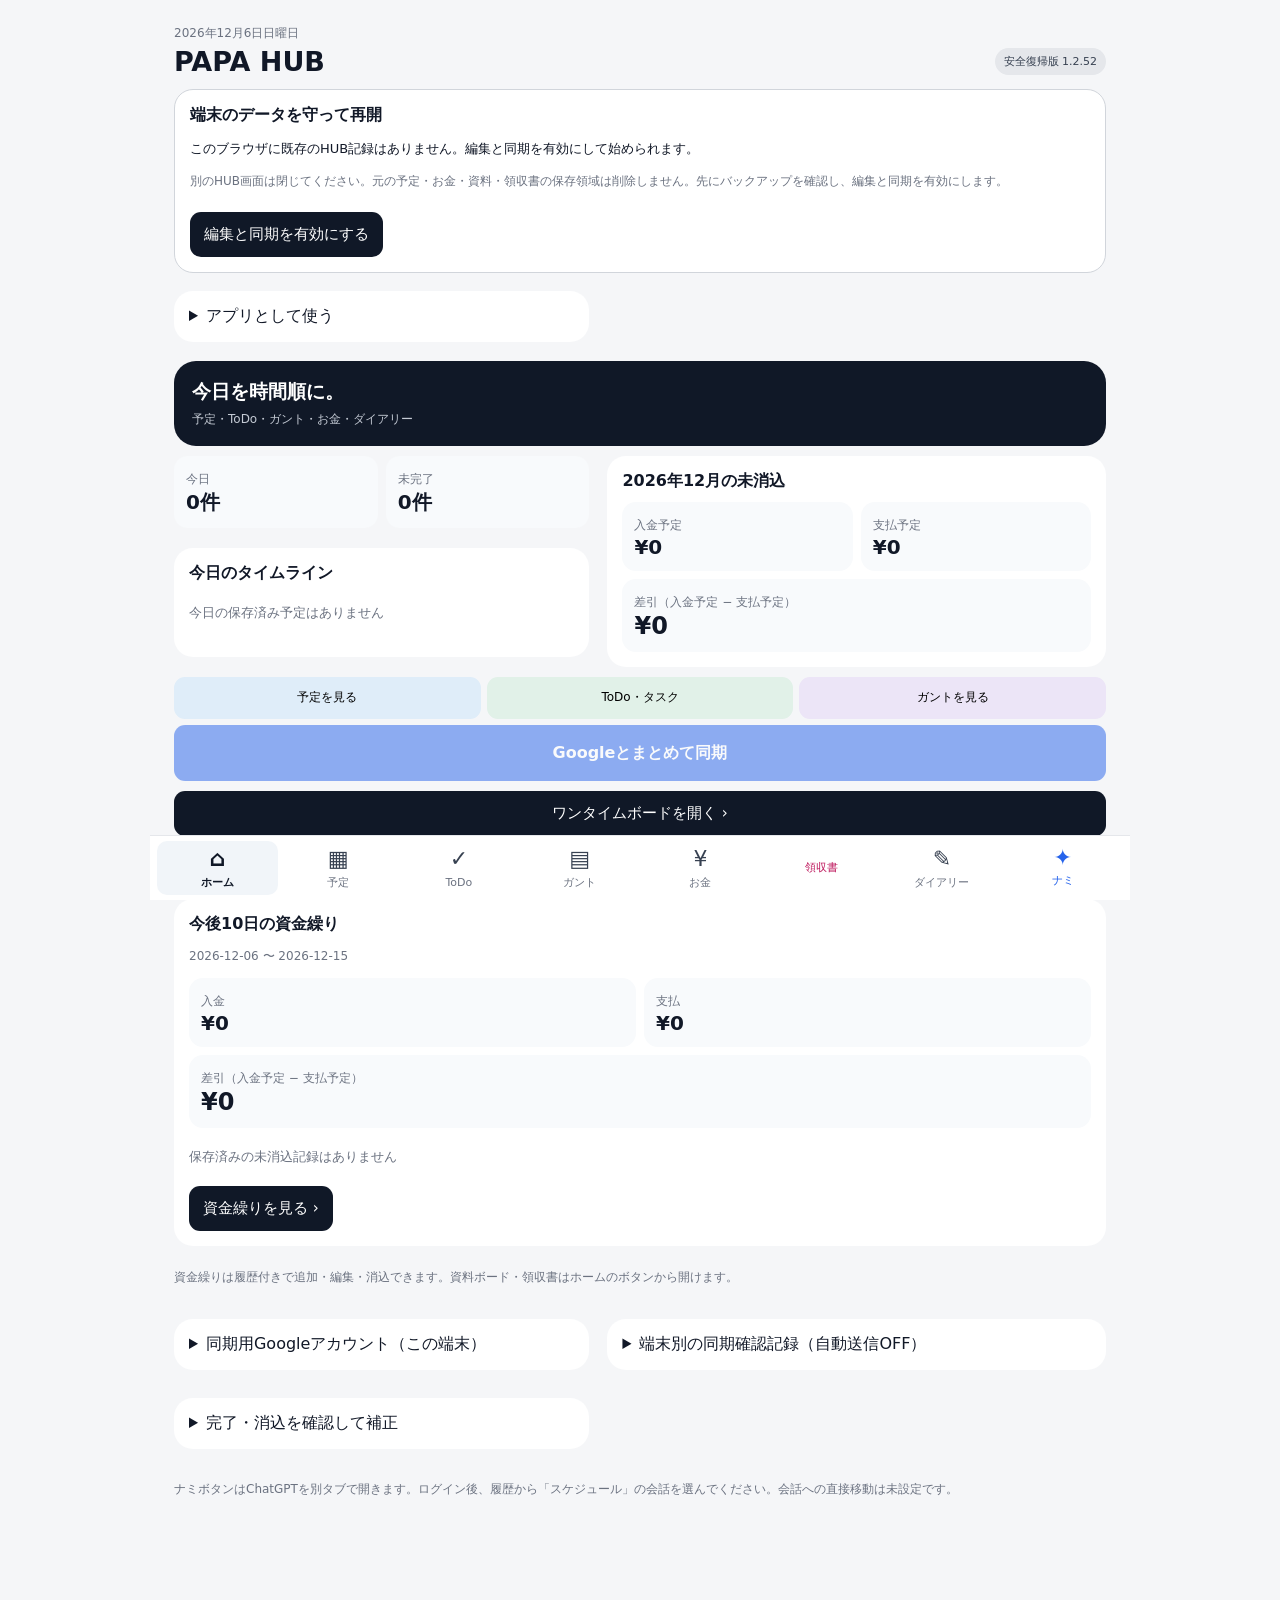
==== index.html @ 5388c3a0 "Reuse exact money digests and avoid redundant local sample work" ====
<!doctype html>
<html lang="ja"><head><meta charset="utf-8"><meta name="viewport" content="width=device-width,initial-scale=1,viewport-fit=cover"><meta name="theme-color" content="#111827"><meta name="referrer" content="no-referrer"><meta http-equiv="Content-Security-Policy" content="default-src 'self'; script-src 'self' 'wasm-unsafe-eval' https://accounts.google.com https://cdn.jsdelivr.net; worker-src 'self' blob: https://cdn.jsdelivr.net; style-src 'self' 'unsafe-inline' https://accounts.google.com; connect-src 'self' https://cdn.jsdelivr.net https://tessdata.projectnaptha.com https://www.googleapis.com https://sheets.googleapis.com https://accounts.google.com; frame-src https://accounts.google.com blob:; img-src 'self' data: blob: https://accounts.google.com; base-uri 'none'; object-src 'none'; form-action 'none'"><title>PAPA HUB</title><meta name="application-name" content="PAPA HUB"><link rel="manifest" href="./manifest.webmanifest"><link rel="icon" type="image/png" sizes="192x192" href="./papa-hub-icon-192.png"><link rel="stylesheet" href="./base.css"><link rel="stylesheet" href="./diary.css"><link rel="stylesheet" href="./hub.css?v=1.2.52"><link rel="stylesheet" href="./hub-features.css?v=1.2.35"><link rel="stylesheet" href="./hub-money-sync.css?v=1.2.52"><script defer src="./hub-app-1.2.52.js"></script></head>
<body><main class="app"><header class="top"><div><div id="hubTodayLabel" class="muted"></div><h1>PAPA HUB</h1></div><span class="badge">安全復帰版 1.2.52</span></header>
<div id="hubIdentityStatus" class="card diary-warning" role="alert" hidden></div>
<section class="card" id="hubGate"><h2>端末のデータを守って再開</h2><p id="hubSafetyStatus" role="status">保存領域を読み取り確認中…</p><p class="muted">別のHUB画面は閉じてください。元の予定・お金・資料・領収書の保存領域は削除しません。先にバックアップを確認し、編集と同期を有効にします。</p><div id="hubBackupSteps" hidden><button id="hubDownload" class="board-action" type="button">1. 安全バックアップを保存</button><label class="file-label">2. 保存したファイルを選んで確認<input id="hubVerify" type="file" accept="application/json,.json" disabled></label><p class="muted">照合はこの端末内だけで行います。ファイルには私的な記録が含まれるため、非公開で保管してください。このバックアップには資料・領収書の画像と保存キーも含めます。元の保存領域は保持します。</p></div><button id="hubContinue" class="board-action" disabled>編集と同期を有効にする</button></section>
<nav class="hub-nav" aria-label="HUBメニュー"><button aria-label="ホーム" data-panel="home" aria-pressed="true">ホーム</button><button aria-label="予定" data-panel="calendar" aria-pressed="false">予定</button><button aria-label="ToDo・タスク" data-panel="work" aria-pressed="false">ToDo</button><button aria-label="ガント" data-panel="gantt" aria-pressed="false">ガント</button><button aria-label="お金" data-panel="money" aria-pressed="false">お金</button><button aria-label="領収書" data-panel="receipts" aria-pressed="false">領収書</button><button aria-label="ダイアリー" data-panel="diary" aria-pressed="false">ダイアリー</button><a id="hubNamiLink" class="hub-nami-link" href="https://chatgpt.com/" target="_blank" rel="noopener noreferrer" referrerpolicy="no-referrer" aria-label="ナミ（ChatGPTを別タブで開く）" aria-describedby="hubNamiHelp">ナミ</a></nav>
<p id="hubStatus" role="status" aria-live="polite"></p><div id="hubSyncAllStatus" class="card" role="status" aria-live="polite" hidden></div>
<section id="home" class="panel"><details class="card" id="hubInstallHelp"><summary>アプリとして使う</summary><p class="muted">Chromeのメニューからインストールできない場合は、ここで確認できます。旧HUBや保存データの削除は不要です。</p><button type="button" id="hubInstall" class="board-action" disabled>PAPA HUBをインストール</button><p id="hubInstallStatus" role="status" aria-live="polite">この画面ではまだインストールを開始できません。ショートカットから引き続き使えます。</p></details><div class="home-hero"><b>今日を時間順に。</b><p>予定・ToDo・ガント・お金・ダイアリー</p></div><div class="home-summary"><div class="home-metric"><span class="muted">今日</span><b id="homeTodayCount">0件</b></div><div class="home-metric"><span class="muted">未完了</span><b id="homeWorkCount">0件</b></div></div><div class="home-links"><button type="button" data-home-go="calendar">予定を見る</button><button type="button" data-home-go="work">ToDo・タスク</button><button type="button" data-home-go="gantt">ガントを見る</button><button id="hubSyncAllHome" type="button" data-sync-all data-write disabled>Googleとまとめて同期</button></div><div id="homeMonthCard" class="card"><h2 id="homeMoneyTitle">今月の未消込</h2><div class="home-summary"><div class="home-metric"><span class="muted">入金予定</span><b id="homeMonthIncome"></b></div><div class="home-metric"><span class="muted">支払予定</span><b id="homeMonthPayment"></b></div></div><div class="home-metric home-net"><span class="muted">差引（入金予定 − 支払予定）</span><b id="homeMonthNet"></b></div><p id="homeMonthNotice" class="muted"></p></div><div id="homeTimelineCard" class="card"><h2>今日のタイムライン</h2><div id="homeTodayRows"></div></div><div id="homeCashCard" class="card"><h2>今後10日の資金繰り</h2><p id="homeCashPeriod" class="muted"></p><div class="home-summary"><div class="home-metric"><span class="muted">入金</span><b id="homeAheadIncome"></b></div><div class="home-metric"><span class="muted">支払</span><b id="homeAheadPayment"></b></div></div><div class="home-metric home-net"><span class="muted">差引（入金予定 − 支払予定）</span><b id="homeAheadNet"></b></div><p id="homeAheadNotice" class="muted"></p><div id="homeCashRows"></div><div id="homeNextCash" hidden><h3>10日間の直後にある次の予定</h3><div id="homeNextRows"></div></div><button type="button" class="board-action" data-home-go="money">資金繰りを見る ›</button></div><p id="homeDataNotice" class="muted"></p><p class="muted">資金繰りは履歴付きで追加・編集・消込できます。資料ボード・領収書はホームのボタンから開けます。</p><details class="card" id="hubGoogleAccountSettings"><summary>同期用Googleアカウント（この端末）</summary><p>初回は本人のGoogleアカウントの正式なメールアドレスを入力し、確認して保存してください。未設定・不一致・本人確認に失敗した場合は同期を停止します。別名アドレスでは照合できない場合があります。</p><label>本人のGoogleメールアドレス<input id="hubGoogleAccountEmail" type="email" maxlength="254" required autocomplete="off"></label><button id="hubGoogleAccountSave" type="button" data-write disabled>本人設定を確認して保存・変更</button><button id="hubGoogleAccountSelect" type="button" data-write disabled>Googleアカウントを選び直す</button><p id="hubGoogleAccountStatus" role="status" aria-live="polite"></p><p class="muted">設定はこの端末だけに保存します。設定変更では既存の同期先やデータを移動しません。初回許可やGoogleの接続状態によって確認画面が出る場合があります。</p></details><details class="card" id="hubProofSettings"><summary>端末別の同期確認記録（自動送信OFF）</summary><p class="muted">確認記録は予定ID・更新版・ダイアリーの履歴番号・保存と読み戻しの結果だけを端末に保存します。本文・写真・金銭明細・認証情報は含めません。Google版の独立照合と画面表示は未確認として扱います。</p><p>Flip8では1件の送信テスト後、別の了承操作で継続送信を設定できます。初期設定はOFFです。Fold8の送信はまだ行いません。</p><label>この端末<select id="hubProofDevice"><option value="">選択してください</option><option>Flip8</option><option>Fold8</option></select></label><button id="hubProofRegister" type="button" data-write disabled>この端末を登録</button><p id="hubProofDeviceStatus" style="overflow-wrap:anywhere"></p><p id="hubProofStatus" role="status" aria-live="polite"></p><div id="hubProofContinuous"><h3>Flip8の継続送信</h3><p>初期設定はOFFです。了承後のまとめ同期ごとに確認記録を1件保存します。以前の記録は書き換えません。通信・接続に失敗した記録は端末に残します。アプリを閉じている間は送信しません。</p><p id="hubProofContinuousState" role="status">自動送信OFF</p><button type="button" id="hubProofContinuousReview" data-write disabled>送信内容を確認して設定</button><button type="button" id="hubProofContinuousOff" data-write disabled>継続送信をOFFにする</button></div><div id="hubProofRows"></div></details><details class="card" id="hubRecoveryCard"><summary>完了・消込を確認して補正</summary><p class="muted">以前の記録を巻き戻さず、本人が確認した項目だけを補正します。Googleは変更しません。実施日不明の作業には今日の日付を付けません。</p><label>ナミから受け取った補正ファイル<input id="hubRecoveryFile" type="file" accept="application/json,.json" data-write disabled></label><details><summary>ファイルを選べない場合（貼り付け）</summary><label>ナミから受け取った補正内容<textarea id="hubRecoveryText" rows="4" maxlength="100000" placeholder="会話からコピーした補正内容を貼り付けてください"></textarea></label><button type="button" id="hubRecoveryPaste" data-write disabled>貼り付けた内容を確認</button></details><div id="hubRecoveryPreview"></div><button id="hubRecoveryApply" class="board-action" type="button" data-write data-unverified="true" disabled>確認した項目を端末に保存</button><p id="hubRecoveryStatus" role="status" aria-live="polite"></p></details><p id="hubNamiHelp" class="muted">ナミボタンはChatGPTを別タブで開きます。ログイン後、履歴から「スケジュール」の会話を選んでください。会話への直接移動は未設定です。</p></section>
<section id="gantt" class="panel" hidden><div class="card"><h2>プロジェクト・ガント</h2><p class="muted">今日から14日間の未完了の予定・ToDoを表示します。閲覧専用です。</p><label>分類<select id="hubGanttProject"><option value="all">すべて</option><option>TOSHI</option><option>CPG</option><option>TASK</option><option>Trip</option><option>GOLF</option><option>誕生日</option></select></label><div class="hub-gantt-legend" aria-label="分類の色"><span data-project="TOSHI">TOSHI</span><span data-project="CPG">CPG</span><span data-project="TASK">TASK</span><span data-project="Trip">Trip</span><span data-project="GOLF">GOLF</span><span data-project="誕生日">誕生日</span></div><p id="hubGanttPeriod" class="muted"></p><p id="hubGanttNotice" class="muted"></p><p class="muted">横にスクロールできます。期限未設定のToDoは、実施予定日があればその日だけ表示し、期限は補いません。期限のないタスクはToDo・タスク画面で確認できます。</p><div class="hub-gantt-scroll" role="region" aria-label="14日間のガントチャート。横にスクロールできます" tabindex="0"><table id="hubGanttTable" class="hub-gantt-table"></table></div><p id="hubGanttEmpty" class="empty" hidden>今後14日間に表示する未完了の予定・ToDoはありません。</p></div></section>
<section id="calendar" class="panel" hidden>
<div class="card calendar-sync-card"><h2>Googleカレンダー</h2><div class="actions"><button id="hubSyncAllCalendar" class="board-action" data-sync-all data-write disabled>Googleとまとめて同期</button></div><p class="muted">予定・ToDo・ダイアリーを同期します。領収書は別の操作です。</p><details><summary>同期する期間・接続状況</summary><button id="hubSync" class="board-action" data-write disabled>予定・ToDoだけ同期</button><div class="twocol"><label>取得開始日<input id="hubSyncFrom" type="date"></label><label>取得終了日（含む）<input id="hubSyncTo" type="date"></label></div><p class="muted">保存済みの予定は通信が失敗しても残ります。新しい作業は各行の「Googleへ登録」で送信できます。</p></details><button id="hubSyncNewWorkJump" type="button" hidden>同期で追加された作業を見る</button><p id="hubSyncStatus" class="muted" role="status"></p></div>
<div id="hubCalendarMainCard" class="card calendar-main-card"><div class="viewtoggle" role="group" aria-label="予定の表示"><button type="button" id="hubMonthView" aria-pressed="true">月</button><button type="button" id="hubWeekView" aria-pressed="false">週</button><button type="button" id="hubDayView" aria-pressed="false">日</button></div><div class="calhead calendar-period"><button id="hubPrev" type="button" aria-label="前の期間">‹</button><h2 id="hubPeriod" role="status" aria-live="polite"></h2><button type="button" id="hubToday">今日</button><button id="hubNext" type="button" aria-label="次の期間">›</button></div><details class="calendar-month-picker"><summary>年月を選ぶ</summary><div class="month-jump"><label>年<select id="hubYear" aria-label="表示する年"></select></label><label>月<select id="hubMonthNumber" aria-label="表示する月"></select></label></div></details><input id="hubMonth" type="month" hidden><select id="hubView" aria-label="表示期間" hidden><option value="month">月間</option><option value="week">週間</option><option value="day">日間</option></select><p class="muted calendar-swipe-hint">左右にスワイプして前後へ移動</p><p id="hubHolidayNotice" class="muted"></p><div id="hubCalendar"></div></div>
<div id="hubCalendarSelectedCard" class="card calendar-selected-card"><div class="calhead"><h2 id="hubSelectedTitle"></h2><button type="button" id="hubNewEvent" data-write disabled>＋予定</button></div><div id="hubSelectedRows"></div></div></section>
<section id="work" class="panel" hidden><div class="tabs hub-work-tabs" aria-label="作業の期間"><button type="button" data-period="all" aria-pressed="true">すべて</button><button type="button" data-period="today" aria-pressed="false">今日</button><button type="button" data-period="week" aria-pressed="false" title="今日から7日後まで">今週</button><button type="button" data-period="none" aria-pressed="false">期限なし</button></div><div class="card"><div class="calhead"><h2>ToDo・タスク</h2><button id="hubNewWork" data-write disabled>＋追加</button></div><div class="twocol"><select id="hubWorkFilter" aria-label="作業の種類"><option value="all">すべて</option><option value="todo">ToDo</option><option value="task">タスク</option></select><select id="hubDoneFilter" aria-label="完了状態"><option value="open">未完了</option><option value="all">完了を含む</option><option value="done">完了のみ</option></select></div><p class="muted">今日が先頭。その後は日付が近い順。期限なしは開始日で並びます。</p><div id="hubNewWorkNotice" class="hub-new-work-notice" hidden><span id="hubNewWorkCount" role="status"></span><button id="hubNewWorkJump" type="button">追加・同期した作業へ移動</button></div><p id="hubWorkPeriodNotice" class="muted"></p><div id="hubWorkRows"></div><details><summary>作業の種類について</summary><p class="muted">ToDoは期限のある作業、タスクは期限のない作業です。予定の日付を期限として補いません。</p></details></div></section>
<section id="money" class="panel" hidden><div class="card"><h2>保存済みのお金</h2><p class="muted">以前の入出金記録を読み取り表示します。自動補完・一括修正はしません。元の入出金は保持し、追加・編集・消込は保護領域に履歴付きで保存します。</p><label>対象月<input id="hubMoneyMonth" type="month"></label><div id="hubMoneyRows"></div></div></section>
<p id="diaryLocked" class="card" hidden>ダイアリーの編集と同期は、上の安全バックアップを確認すると使えます。</p>
<section id="diary" class="panel" hidden>
 <div class="card diary-intro"><h2>ダイアリー・振り返り</h2><div class="actions"><button type="button" id="hubSyncAllDiary" class="save" data-sync-all data-write disabled>Googleとまとめて同期</button></div><p class="muted">一言でも、過去の思い出でも。ダイアリーと編集履歴をこの端末に保存します。</p><p id="diaryState" class="diary-state" role="status" aria-live="polite">保存領域を確認中…</p></div>
 <div class="card"><details id="diaryEditor"><summary id="diaryEditorTitle">今日のひとこと</summary>
  <form id="diaryForm"><label>出来事の日付<input type="date" id="diaryDate" required></label><label>タイトル（任意）<input id="diaryTitle" maxlength="300" placeholder="空欄でも保存できます"></label><label>本文<textarea id="diaryBody" maxlength="20000" rows="4" placeholder="今日あったこと、感じたことを一言から"></textarea></label>
  <details id="diaryExtras"><summary>一緒にいた人・ゴルフの振り返り（任意）</summary><label>一緒にいた人<input id="diaryPeople" maxlength="1000" placeholder="本人が話した名前だけ"></label><label>よかった点<textarea id="diaryGolfGood" maxlength="20000" rows="2"></textarea></label><label>反省点<textarea id="diaryGolfImprove" maxlength="20000" rows="2"></textarea></label><label>次回試すこと<textarea id="diaryGolfNext" maxlength="20000" rows="2"></textarea></label></details>
  <p id="diaryEditMeta" class="muted"></p><p id="diaryDraftStatus" class="muted" role="status"></p><button class="board-action" id="diarySave" type="submit">ダイアリーを保存</button><p id="diaryFormStatus" role="status" aria-live="polite"></p>
 </form></details><button type="button" id="diaryNew">新しく書く</button></div>
 <div class="card"><details id="diaryFilters"><summary>ダイアリーを探す</summary><div class="twocol"><label>対象月<input type="month" id="diaryMonth"></label><label>日付順<select id="diaryOrder"><option value="desc">新しい順</option><option value="asc">古い順</option></select></label></div><div class="diary-search"><input type="search" id="diarySearch" aria-label="ダイアリーのキーワード検索" placeholder="思い出・名前・ゴルフなど"><button type="button" id="diaryAllMonths">全期間</button></div></details><p id="diaryCount" class="muted"></p><div id="diaryRows"></div></div>
 <details class="card"><summary>端末間同期・ナミとの連携</summary><button type="button" id="diarySync" class="save">ダイアリーだけ同期</button><p class="muted">同じ非公開台帳を各端末で設定し「Googleでダイアリーを同期」を押してください。ダイアリーは端末にも残り、編集履歴は上書きしません。Googleカレンダーの同期とは別です。</p><label>自分のダイアリー台帳URL<input type="url" id="diarySheetUrl" placeholder="https://docs.google.com/spreadsheets/d/…/edit" autocomplete="off"></label><div class="actions"><button type="button" id="diarySetSheet">台帳を設定</button></div><div class="actions"><button type="button" id="diaryOpenSheet">台帳を開く</button><button type="button" id="diaryDisconnect">Google接続を解除</button></div><p class="muted">ナミから追加・読み返すには、この台帳URLを会話で伝えてください。ナミが追加して読み取りを確認した後、HUBで同期すると届きます。未同期の端末内ダイアリーにはナミはアクセスできません。ダイアリーごとの「ナミへコピー」は手動共有用です。</p></details>
 <details class="card"><summary>バックアップ・復元</summary><p class="muted">ダイアリーと全編集履歴をJSONで保存します。復元は今ある記録に追加・照合し、上書きや削除をしません。バックアップには本文や名前が含まれます。</p><button type="button" id="diaryBackup" class="board-action">ダイアリーをバックアップ</button><label>バックアップから復元<input type="file" id="diaryRestore" accept="application/json,.json"></label><p id="diaryBackupStatus" role="status"></p></details>
</section><button id="hubQuickAdd" class="hub-plus" type="button" aria-label="予定を追加" data-write disabled hidden>＋</button></main><dialog id="hubEditor"><form id="hubForm"><div class="calhead"><h2 id="hubEditorTitle">追加</h2><button id="hubClose" type="button" aria-label="閉じる">閉じる</button></div><label>種類<select id="hubType"><option value="event">予定</option><option value="todo">ToDo（期限あり）</option><option value="task">タスク（期限なし）</option></select></label><label>件名<input id="hubTitle" maxlength="300" required></label><label>分類<select id="hubProject"><option>TOSHI</option><option>CPG</option><option>TASK</option><option>Trip</option><option>GOLF</option></select></label><div id="hubEventFields"><div class="twocol"><label>開始日<input id="hubDate" type="date"></label><label>終了日<input id="hubEndDate" type="date"></label></div><label class="allrow"><input id="hubAllDay" type="checkbox">終日</label><div id="hubEventTimes" class="twocol"><label>開始時刻<input id="hubTime" type="time"></label><label>終了時刻<input id="hubEndTime" type="time"></label></div></div><div id="hubTodoFields"><div class="twocol"><label>開始日（任意）<input id="hubTodoStart" type="date"></label><label id="hubDeadlineField">期限日（ToDo・必須）<input id="hubDeadline" type="date"></label></div><label>期限時刻（任意）<input id="hubDeadlineTime" type="time"></label></div><label id="hubScheduleField">実施予定日（任意・期限ではありません）<input id="hubScheduled" type="date"></label><p id="hubEditNotice" class="muted"></p><p class="muted">まずこの端末へ保存します。Googleへの登録は作業の行から選べます。</p><p id="hubFormStatus" role="status"></p><button id="hubSave" class="board-action" type="submit">端末へ保存</button></form></dialog><dialog id="hubProofTestDialog" style="max-width:520px;width:calc(100% - 32px);box-sizing:border-box"><form id="hubProofTestForm"><h2>Flip8の確認記録を1件送る</h2><p id="hubProofTestTarget" style="overflow-wrap:anywhere"></p><p>送信するもの：端末名・識別番号、アプリ版、同期番号・時刻、予定と台帳のID・更新版・ダイアリーの履歴番号、取得・保存・読み戻しの結果。</p><p>本文・写真・金銭明細・認証情報は送信しません。</p><p>保存先：接続する本人のGoogleアカウントのマイドライブ内の非公開「PAPA HUB 同期確認」フォルダ。初回は新規作成します。共有リンクは作りません。</p><p>追加する権限：HUBが作成したファイル、または本人がHUBに許可したファイルを扱う権限（drive.file）。Drive全体のアクセス権限は求めません。</p><p>自動送信はOFFのままです。送信後もGoogle最新版との一致・画面表示・ナミの読取りは未確認です。</p><details><summary>送信する確認記録の全文</summary><pre id="hubProofTestJson" style="white-space:pre-wrap;overflow-wrap:anywhere"></pre></details><label class="allrow"><input type="checkbox" id="hubProofTestAgree">保存先・権限・この1件の送信テストを了承します</label><p id="hubProofTestStatus" role="status" aria-live="polite"></p><div class="actions"><button type="button" id="hubProofTestCancel">閉じる</button><button type="submit" id="hubProofTestSend" data-write data-unverified="true" disabled>この1件の送信テストを開始</button></div></form></dialog><dialog id="hubProofContinuousDialog" style="max-width:520px;width:calc(100% - 32px);box-sizing:border-box"><form id="hubProofContinuousForm"><h2>このFlip8の継続送信</h2><p>送信するもの：端末名・識別番号、アプリ版、同期番号・時刻、予定ID・更新版、ダイアリー台帳ID・履歴番号、取得・保存・読み戻しの成否。本文・写真・金額・認証情報は記録に含めません。</p><p>保存先：本人の非公開「PAPA HUB 同期確認」フォルダ。既存のdrive.file権限を使い、Drive全体の権限は追加しません。接続時に同じ権限の確認画面が出る場合があります。</p><p>有効にした後の「Googleとまとめて同期」ごとに、このFlip8の記録を1件送ります。部分失敗の記録も成否を明記して保存します。過去分は自動送信しません。通信・接続の失敗時は記録を端末に残し、再送ボタンから同じ記録を送れます。アプリ起動だけや、閉じている間には送信しません。</p><p>ナミの読取り、Google最新版との一致、画面表示は別確認のままです。Fold8にはこの設定を共有しません。OFFにすると新しい送信を止めます。すでに送信した記録は削除しません。</p><label class="allrow"><input id="hubProofContinuousAgree" type="checkbox">ナミがFlip8のテスト記録を読めたことを確認済みで、この端末の継続送信を了承します</label><p id="hubProofContinuousStatus" role="status"></p><div class="actions"><button id="hubProofContinuousCancel" type="button">閉じる</button><button id="hubProofContinuousEnable" type="submit" data-write data-unverified="true" disabled>このFlip8だけ継続送信をONにする</button></div></form></dialog></body></html>
---- base.css ----
*{box-sizing:border-box}body{margin:0;background:#f5f6f8;color:#111827;font-family:system-ui,-apple-system,"Noto Sans JP",sans-serif}.app{max-width:620px;margin:auto;padding:18px 14px 60px}.top{display:flex;justify-content:space-between;align-items:center;gap:10px}h1{font-size:25px;margin:3px 0 12px}.badge{background:#ede9fe;color:#5b21b6;border-radius:999px;padding:6px 9px;font-size:11px;white-space:nowrap}.muted{font-size:12px;color:#6b7280;line-height:1.6}.card{background:#fff;border-radius:19px;padding:15px;margin:9px 0}.card h2{font-size:16px;margin:0 0 10px}.calhead{display:flex;justify-content:space-between;align-items:center;gap:8px}.calhead button{border:0;background:#f3f4f6;border-radius:10px;padding:9px 11px}.actions{display:flex;gap:8px;margin-top:8px}.actions button{flex:1;border:0;border-radius:11px;padding:13px}.save{background:#101827;color:#fff}.board-action{border:0;border-radius:11px;background:#101827;color:#fff;padding:13px 14px;font:inherit;font-size:15px;cursor:pointer}input,select,textarea{width:100%;max-width:100%;padding:12px;border:1px solid #d1d5db;border-radius:11px;margin:4px 0;font:inherit;font-size:16px}.twocol{display:grid;grid-template-columns:minmax(0,1fr) minmax(0,1fr);gap:8px}button:disabled{opacity:.5;cursor:wait}button:focus-visible,input:focus-visible,select:focus-visible,textarea:focus-visible,summary:focus-visible{outline:3px solid #7c3aed;outline-offset:3px}.file-label{display:block;margin:14px 0;font-size:14px}#safetyGate p{line-height:1.7;font-size:14px}#safetyStatus{white-space:pre-wrap;overflow-wrap:anywhere}#safetyContinue{margin-top:12px}#safetyDownload{width:100%}[hidden]{display:none!important}@media(max-width:350px){.top{align-items:flex-start;flex-direction:column;gap:0}.twocol{grid-template-columns:1fr}}
---- diary.css ----
.diary-intro{border-top:4px solid #7c3aed}.diary-state{font-size:13px;line-height:1.6;background:#f5f3ff;border-radius:10px;padding:10px;white-space:pre-wrap;overflow-wrap:anywhere}#diary label{display:block;font-size:13px;color:#4b5563;margin:9px 0}#diary textarea{font-family:inherit;resize:vertical}#diary details>summary{cursor:pointer;font-weight:650;padding:8px 0}#diary .diary-search{display:flex;gap:7px;align-items:center}#diary .diary-search input{min-width:0}#diary button{cursor:pointer}#diary button:disabled{opacity:.5;cursor:wait}.diary-search button{white-space:nowrap;border:0;border-radius:10px;padding:12px 9px;background:#f3f4f6}.diary-entry{border-top:1px solid #e5e7eb;padding:15px 0;overflow-wrap:anywhere}.diary-entry h3{font-size:16px;margin:5px 0}.diary-text{white-space:pre-wrap;line-height:1.7;font-size:14px}.diary-conflict{border-left:4px solid #d97706;padding-left:10px;background:#fffbeb}.diary-buttons{display:flex;gap:6px;flex-wrap:wrap;margin-top:10px}.diary-buttons button{border:0;border-radius:9px;padding:9px 11px;background:#f3f4f6;color:#111827}.diary-buttons .primary{background:#ede9fe;color:#5b21b6}.diary-related-row{padding:8px 0;border-top:1px solid #e5e7eb;font-size:13px;overflow-wrap:anywhere}.diary-history{margin-top:10px;font-size:12px}.diary-history .diary-text{font-size:12px}.diary-warning{color:#92400e;font-size:13px}.diary-task-form{background:#f8fafc;border-radius:12px;padding:12px;margin-top:10px}.diary-task-form .actions{flex-wrap:wrap}#diary .actions button{min-width:0;font-size:13px}#diarySave{width:100%}
---- hub.css ----
/* Shared HUB presentation and original-layout restoration. */
.app{max-width:520px;padding:18px 14px calc(156px + env(safe-area-inset-bottom))}.top{flex-direction:row;align-items:center;gap:8px}.top h1{font-size:27px;white-space:nowrap}.badge{background:#e5e7eb;color:#374151}.hub-nav{position:fixed;top:auto;bottom:0;left:0;right:0;z-index:10;display:grid;grid-template-columns:repeat(7,minmax(0,1fr));gap:0;max-width:520px;margin:auto;padding:5px 7px calc(5px + env(safe-area-inset-bottom));background:#fff;border-top:1px solid #e5e7eb}.hub-nav button,.hub-nav .hub-nami-link{min-width:0;min-height:54px;font:inherit;font-size:11px;line-height:1.25;white-space:nowrap;border:0;border-radius:10px;padding:4px 2px;background:transparent;color:#6b7280}.hub-nav button::before,.hub-nav .hub-nami-link::before{display:block;font-size:22px;line-height:1.15;margin-bottom:4px;color:#374151}.hub-nav [data-panel=calendar]::before{content:'▦'}.hub-nav [data-panel=work]::before{content:'✓'}.hub-nav [data-panel=diary]::before{content:'✎'}.hub-nav [data-panel=money]::before{content:'¥'}.hub-nav button[aria-pressed=true]{background:#f1f5f9;color:#101827;font-weight:750}.hub-nav button[aria-pressed=true]::before{color:#101827}.hub-plus{position:fixed;right:max(18px,calc((100vw - 520px)/2 + 18px));bottom:calc(82px + env(safe-area-inset-bottom));z-index:9;width:54px;height:54px;min-height:54px;border:0;border-radius:50%;padding:0;background:#101827;color:#fff;font-size:28px;line-height:54px;box-shadow:0 3px 12px #10182724}button{cursor:pointer;font:inherit}#hubStatus,#hubSafetyStatus{white-space:pre-wrap;font-size:13px;line-height:1.55}#hubStatus:empty{display:none}.calendar-toolbar{display:grid;grid-template-columns:36px minmax(64px,1fr) 36px minmax(92px,1.25fr);gap:6px;align-items:stretch}.calendar-toolbar button{min-width:0;min-height:44px;padding:9px 5px;white-space:nowrap;line-height:1.25;flex:initial}.calendar-toolbar #hubView{width:100%;min-width:0;margin:0;padding:8px 7px;font-size:15px}.hub-day{border-top:1px solid #e5e7eb;padding:10px 6px}.hub-day h3{font-size:15px;margin:0 0 7px}#hubCalendar>.hub-day:first-child{background:#fff1f2}#hubCalendar>.hub-day:first-child h3{color:#b91c1c}#hubCalendar>.hub-day:last-child{background:#eff6ff}#hubCalendar>.hub-day:last-child h3{color:#2563eb}.hub-day.today{outline:2px solid #101827;outline-offset:-2px;border-radius:8px}.hub-day.today h3{color:#101827}.hub-row{display:flex;align-items:flex-start;gap:8px;background:#f8fafc;border-radius:8px;padding:9px 8px;margin:5px 0;overflow-wrap:anywhere}.hub-row.done .hub-title{text-decoration:line-through;color:#4b5563}.hub-row-content{flex:1;min-width:0}.hub-title{font-weight:650;font-size:14px;line-height:1.4}.hub-row .muted{color:#4b5563;font-size:11px;line-height:1.55;margin-top:3px}.hub-row button{border:1px solid #d1d5db;background:white;border-radius:8px;min-height:36px;padding:5px 9px}.hub-row .check{width:36px;min-width:36px;height:36px;min-height:36px;border-radius:50%;padding:0}.row-actions{display:flex;gap:7px;flex-wrap:wrap;margin-top:6px}.row-actions a{font-size:12px;color:#2563eb}.row-actions button{font-size:12px}.hub-grid{display:grid;grid-template-columns:repeat(7,minmax(0,1fr));gap:3px}.hub-cell{min-width:0;min-height:82px;border:1px solid #e5e7eb;border-radius:8px;padding:5px;background:#f8fafc;overflow:hidden;text-align:left}.hub-cell.today{border:2px solid #101827}.hub-cell span{display:block;font-size:10px;white-space:nowrap;text-overflow:ellipsis;overflow:hidden}.hub-cell .daynum{font-size:13px;font-weight:750;margin-bottom:5px}.hub-cell.today .daynum{background:#101827;color:white;border-radius:4px;padding-left:2px}.hub-cell.muted-day{opacity:.5}.hub-weekday{text-align:center;font-size:11px;padding:7px}.hub-weekday:first-child{color:#dc2626}.hub-weekday:nth-child(7){color:#2563eb}.hub-row[data-project=TOSHI],.hub-cell span[data-project=TOSHI]{border-left:4px solid #4986e7;background:#edf4ff}.hub-row[data-project=CPG],.hub-cell span[data-project=CPG]{border-left:4px solid #9fe1e7;background:#eafafb}.hub-row[data-project=TASK],.hub-cell span[data-project=TASK]{border-left:4px solid #b3dc6c;background:#f3fae9}.hub-row[data-project=Trip],.hub-cell span[data-project=Trip]{border-left:4px solid #a47ae2;background:#f5effc}.hub-row[data-project=GOLF],.hub-cell span[data-project=GOLF]{border-left:4px solid #42d692;background:#e9f9f1}.hub-row[data-project="誕生日"],.hub-cell span[data-project="誕生日"],.hub-row[data-project=Anniversary],.hub-cell span[data-project=Anniversary]{border-left:4px solid #fad165;background:#fff8e5}.hub-cell span[data-project]{padding:2px;margin-top:3px;border-left-width:3px}.hub-nav button:focus-visible,.hub-plus:focus-visible,button:focus-visible,input:focus-visible,select:focus-visible,textarea:focus-visible,summary:focus-visible{outline-color:#2563eb}dialog{width:min(94vw,520px);max-height:88dvh;overflow:auto;border:0;border-radius:18px;padding:20px}dialog::backdrop{background:#11182788}dialog label{display:block;margin:10px 0;font-size:14px}#hubGate{border:1px solid #d1d5db}#hubContinue{margin-top:8px}.empty{color:#6b7280;font-size:13px;padding:7px 0}#hubPeriod{font-size:16px;line-height:1.5;overflow-wrap:anywhere}@media(max-width:699px){dialog{width:100%;max-width:520px;margin:auto auto 0;border-radius:22px 22px 0 0;padding:18px 16px calc(26px + env(safe-area-inset-bottom))}}@media(max-width:480px){.app{padding:14px 10px calc(156px + env(safe-area-inset-bottom))}.card{padding:13px}.top h1{font-size:25px}.top .badge{font-size:10px;padding:6px 8px}.hub-cell{padding:4px;min-height:72px}.hub-row{padding:8px 7px}.hub-grid{gap:2px}}@media(min-width:700px){.app{max-width:980px;padding:24px 24px calc(160px + env(safe-area-inset-bottom))}.hub-nav{max-width:980px}.hub-plus{right:max(24px,calc((100vw - 980px)/2 + 24px))}.hub-cell{min-height:125px}.hub-cell span{font-size:12px}.hub-row{padding:11px 10px}.hub-title{font-size:15px}}

/* Home summary and read-only Gantt views. */
.hub-nav [data-panel=home]::before{content:'⌂'}.hub-nav [data-panel=gantt]::before{content:'▤'}.home-hero{background:#101827;color:#fff;border-radius:22px;padding:18px;margin-bottom:10px}.home-hero b{font-size:19px}.home-hero p{margin:6px 0 0;color:#c4cad4;font-size:12px}.home-summary{display:grid;grid-template-columns:repeat(2,minmax(0,1fr));gap:8px}.home-metric{background:#f8fafc;border-radius:14px;padding:12px;overflow-wrap:anywhere}.home-metric b{display:block;font-size:18px}.home-net{margin-top:8px}.home-links{display:flex;flex-wrap:wrap;gap:6px;margin:10px 0}.home-links button{flex:1;min-width:80px;border:0;border-radius:11px;padding:10px 6px;background:#fff;font-size:12px}.home-readonly-row .row-actions{margin-top:6px}#homeNextCash{border-top:1px solid #e5e7eb;margin-top:10px;padding-top:10px}#homeNextCash h3{font-size:13px}.hub-gantt-legend{display:flex;flex-wrap:wrap;gap:7px;margin:8px 0}.hub-gantt-legend span{font-size:10px;padding:4px 7px;border-radius:999px;color:#374151;background:#f3f4f6}.hub-gantt-scroll{overflow-x:auto;max-width:100%;overscroll-behavior-x:contain}.hub-gantt-scroll:focus-visible{outline:2px solid #101827;outline-offset:3px}.hub-gantt-table{min-width:700px;width:100%;table-layout:fixed;border-collapse:collapse;font-size:10px}.hub-gantt-table th:first-child{width:196px}.hub-gantt-table th{font-weight:650;text-align:left;padding:9px 4px;overflow-wrap:anywhere;border-top:1px solid #e5e7eb}.hub-gantt-table thead th{font-size:10px;text-align:center}.hub-gantt-table td{height:35px;padding:0;border-top:1px solid #e5e7eb;border-left:1px solid #f2f2f2}.hub-gantt-table .muted{font-size:10px;color:#4b5563;font-weight:400}.hub-gantt-bar{height:18px;margin:8px 1px;border-radius:7px;background:#6b7280}.hub-gantt-bar[data-deadline=true]{outline:2px solid #374151;outline-offset:-2px}.hub-gantt-table a{font-size:11px;color:#1d4ed8}.hub-gantt-legend [data-project=TOSHI]{background:#edf4ff}.hub-gantt-legend [data-project=CPG]{background:#eafafb}.hub-gantt-legend [data-project=TASK]{background:#f3fae9}.hub-gantt-legend [data-project=Trip]{background:#f5effc}.hub-gantt-legend [data-project=GOLF]{background:#e9f9f1}.hub-gantt-legend [data-project=誕生日]{background:#fff8e5}.hub-gantt-bar[data-project=TOSHI]{background:#4986e7}.hub-gantt-bar[data-project=CPG]{background:#9fe1e7}.hub-gantt-bar[data-project=TASK]{background:#b3dc6c}.hub-gantt-bar[data-project=Trip]{background:#a47ae2}.hub-gantt-bar[data-project=GOLF]{background:#42d692}.hub-gantt-bar[data-project=誕生日],.hub-gantt-bar[data-project=Anniversary]{background:#fad165}

/* User-provided public dots-home link; no app data is included in navigation. */
.hub-nav .hub-nami-link,.hub-nav .hub-nami-link:visited{display:block;text-align:center;text-decoration:none;color:#2563eb}.hub-nav .hub-nami-link::before{content:'✦';color:#2563eb}.hub-nav .hub-nami-link:focus-visible{outline:2px solid #2563eb;outline-offset:-2px}

/* Original compact home, month/week layout and task tabs, with safe DOM rendering. */
.top{align-items:flex-end;margin-bottom:12px}.top h1{margin:3px 0 0}.top .badge{margin-bottom:2px}#hubTodayLabel{font-size:12px}.card{border-radius:19px;padding:15px}.home-hero{margin-bottom:12px}.home-links{margin:10px 0}.home-links button{min-height:42px}.home-metric b{font-size:20px}.home-net b{font-size:24px}.calhead h2{margin:0;min-width:0}.calhead button{white-space:nowrap;min-height:42px}.calendar-main-card>.calhead{margin-bottom:9px}.calendar-main-card>.calhead h2{flex:1;text-align:center}.month-jump{display:grid;grid-template-columns:minmax(0,1.3fr) minmax(0,1fr) minmax(60px,.8fr);gap:7px;align-items:end;margin:9px 0}.month-jump label{font-size:11px;min-width:0}.month-jump select{padding:9px 7px;font-size:15px;min-width:0;margin:4px 0 0}.month-jump button{white-space:nowrap;border:0;border-radius:10px;background:#f3f4f6;min-height:43px;padding:9px 6px;line-height:1.25}.viewtoggle{display:grid;grid-template-columns:1fr 1fr;gap:6px;margin:10px 0}.viewtoggle button{border:0;border-radius:10px;background:#f1f3f5;color:#374151;min-height:38px;padding:8px}.viewtoggle button[aria-pressed=true]{background:#101827;color:#fff}#hubHolidayNotice:empty,#hubWorkPeriodNotice:empty,#homeMonthNotice:empty,#homeAheadNotice:empty,#homeDataNotice:empty{display:none}.hub-grid.cal{gap:3px}.hub-cell.month-day{padding:4px;min-height:112px;align-self:stretch;vertical-align:top;background:#f8fafc;border:0;border-radius:7px;overflow:visible}.hub-cell.month-selected{box-shadow:inset 0 0 0 2px #2563eb}.hub-cell.today{border:0}.hub-cell .month-date{font-size:13px;font-weight:750;margin:0 0 4px}.hub-cell.today .month-date{background:#101827;color:white;border-radius:5px;padding:1px 3px}.hub-cell.sun:not(.today) .month-date,.hub-cell.holiday:not(.today) .month-date{color:#b91c1c}.hub-cell.sat:not(.today) .month-date{color:#1d4ed8}.hub-cell.muted-day{opacity:1;background:#f1f2f4}.hub-cell.muted-day .month-date{color:#6b7280}.hub-cell .month-events{display:block;overflow:visible;white-space:normal}.hub-cell .month-event{display:block;padding:3px 2px;margin-top:3px;border-radius:4px;white-space:normal;background:#eef0f3;color:#111827}.hub-cell .month-time{display:block;font-size:9px;line-height:1.25;white-space:normal;overflow-wrap:anywhere}.hub-cell .month-title{display:-webkit-box;-webkit-box-orient:vertical;-webkit-line-clamp:2;white-space:normal;font-size:10px;line-height:1.3;overflow:hidden;overflow-wrap:anywhere}.hub-cell .month-done .month-title{text-decoration:line-through;color:#4b5563}.hub-cell .month-money{background:#fff6d8;border-left:3px solid #f6bd38}.weekrow{padding:10px 0;border:0;border-bottom:1px solid #e5e7eb;min-height:96px}.weekdate{display:block;background:transparent;border:0;padding:3px 5px;font-size:13px;font-weight:750;text-align:left;color:#111827}.weekrow.sun .weekdate,.weekrow.holiday .weekdate{color:#b91c1c}.weekrow.sat .weekdate{color:#1d4ed8}.hub-day.today{outline:2px solid #101827;outline-offset:2px}.hub-day.weekrow.today .weekdate{color:#111827}.hub-time{width:58px;min-width:58px;font-size:12px;font-weight:750;line-height:1.5;padding-top:2px;text-align:center}.hub-row .catbadge{display:inline-block;border-radius:999px;padding:1px 6px;background:#e5e7eb;color:#374151;font-size:10px}.catbadge[data-project=TOSHI]{background:#dbeafe}.catbadge[data-project=CPG]{background:#ccf2f5}.catbadge[data-project=TASK]{background:#e7f4cb}.catbadge[data-project=Trip]{background:#e9ddf9}.catbadge[data-project=GOLF]{background:#d0f4e2}.catbadge[data-project="誕生日"],.catbadge[data-project=Anniversary]{background:#fff0ba}.hub-row.cash-entry{background:#fff9e8;border-left:4px solid #f6bd38}.cash-kind{font-size:10px;font-weight:750;color:#785300}.cash-income .cash-kind{color:#166534}.cash-payment .cash-kind{color:#9a3412}.hub-work-tabs{display:flex;gap:6px;margin:12px 0;overflow-x:auto}.hub-work-tabs button{flex:1;min-width:64px;white-space:nowrap;border:0;border-radius:999px;min-height:40px;padding:9px 11px;background:#e9edf1;color:#374151;font-size:13px}.hub-work-tabs button[aria-pressed=true]{background:#101827;color:#fff}.hub-gantt-table th:first-child{width:155px}.hub-gantt-table td{width:36px}.hub-gantt-table th{padding:7px 4px}.allrow{display:flex;align-items:center;gap:7px}.allrow input{width:20px;height:20px;margin:0}#hubEditor input,#hubEditor select{min-width:0}.calendar-selected-card .calhead{margin-bottom:10px}
@media(min-width:700px){#home{display:grid;grid-template-columns:1fr 1.2fr;gap:10px 18px;align-items:start}#home>.home-hero,#home>.home-links,#homeCashCard,#home>p{grid-column:1/-1}#home>.home-summary{grid-column:1;grid-row:3}#homeMonthCard{grid-column:2;grid-row:3 / span 2;margin:0}#homeTimelineCard{grid-column:1;grid-row:4;margin:0}#homeCashCard{margin:0}.home-hero{margin:0}.home-links{margin:0}#calendar{display:grid;grid-template-columns:minmax(280px,340px) minmax(0,1fr);gap:14px;align-items:start}#calendar>.card{margin:0;min-width:0}#calendar.week-mode>.calendar-sync-card{grid-column:1;grid-row:1}#calendar.week-mode>.calendar-main-card{grid-column:2;grid-row:1 / span 2}#calendar.week-mode>.calendar-selected-card{grid-column:1;grid-row:2}#calendar.month-mode>.calendar-sync-card{grid-column:1/-1;grid-row:1}#calendar.month-mode>.calendar-main-card{grid-column:1/-1;grid-row:2}#calendar.month-mode>.calendar-selected-card{grid-column:1/-1;grid-row:3}.hub-cell.month-day{min-height:142px;padding:6px}.hub-cell .month-title{font-size:12px}.hub-cell .month-time{font-size:10px}.month-jump{max-width:360px;margin-left:auto;margin-right:auto}.viewtoggle{max-width:360px;margin-left:auto;margin-right:auto}}
@media(max-width:360px){.hub-time{width:46px;min-width:46px;font-size:11px}.hub-row{gap:5px}.card{padding:12px}.hub-cell.month-day{padding:3px}.hub-cell .month-title{font-size:9px}.hub-cell .month-time{font-size:8px}.hub-work-tabs{gap:4px}.hub-work-tabs button{padding:8px 6px;min-width:60px}.top h1{font-size:25px}.top .badge{font-size:9px;padding:5px 7px}}

/* Keep each month date and its first entry aligned across a week. */
.hub-cell.month-day{display:flex;flex-direction:column;justify-content:flex-start;align-items:stretch}.hub-cell .month-date{flex:0 0 22px;height:22px;line-height:18px;box-sizing:border-box;padding:1px 3px}.hub-cell .month-events{flex:0 0 auto;min-width:0;width:100%}

.hub-unverified{margin:10px 0;padding:10px;border:1px solid #f3d09c;border-radius:10px;background:#fffbeb}.hub-unverified>summary{cursor:pointer;font-size:12px;color:#92400e;font-weight:650}.hub-unverified .hub-row{margin-top:8px}.hub-cell .month-unverified{white-space:normal;overflow-wrap:anywhere;font-size:9px;line-height:1.3;margin-top:4px;padding:2px;background:#fff7ed;color:#92400e;border-radius:3px}

.hub-new-work-notice{padding:10px;border-radius:10px;background:#eff6ff;margin:8px 0;display:flex;gap:8px;align-items:center;flex-wrap:wrap}.hub-new-work-notice span{font-size:12px;color:#1e3a8a}.hub-new-work-badge{display:inline-block;padding:2px 7px;border-radius:999px;background:#dbeafe;color:#1e3a8a;font-size:11px;font-weight:650}.hub-row.work-highlight{outline:3px solid #2563eb;outline-offset:2px;scroll-margin-top:24px;scroll-margin-bottom:110px}
.home-links button[data-home-go="calendar"]{background:#DFEDF9}
.home-links button[data-home-go="work"]{background:#E1F1E8}
.home-links button[data-home-go="gantt"]{background:#ECE5F7}

/* Keep the longer diary label inside its existing navigation cell. */
.hub-nav [data-panel=diary]{white-space:normal;overflow-wrap:anywhere}

/* Make the home sync action distinct and easy to tap. */
#hubSyncAllHome{flex:1 0 100%;min-height:56px;padding:15px 16px;background:#2563eb;color:#fff;font-size:16px;font-weight:700;line-height:1.4}
#hubSyncAllHome:hover:not(:disabled){background:#1d4ed8}
#hubSyncAllHome:focus-visible{outline:3px solid #1e3a8a;outline-offset:3px}

/* Calendar month/week/day navigation; saved records and sync are unchanged. */
.calendar-main-card .viewtoggle{grid-template-columns:repeat(3,minmax(0,1fr));max-width:none;margin:0 0 12px;gap:8px}.calendar-main-card .viewtoggle button{min-height:46px;font-size:17px;font-weight:650}.calendar-main-card>.calendar-period{display:grid;grid-template-columns:38px minmax(0,1fr) auto 38px;gap:6px;margin:0 0 10px}.calendar-period button{min-width:0;padding:8px;min-height:42px}.calendar-period #hubToday{font-size:14px;padding:8px 10px}.calendar-period #hubPeriod{font-size:clamp(12px,3.5vw,17px);line-height:1.4;margin:0;text-align:center}.calendar-month-picker{margin:8px 0;font-size:12px;color:#4b5563}.calendar-month-picker .month-jump{grid-template-columns:repeat(2,minmax(0,1fr));max-width:320px;margin:8px 0}.calendar-swipe-hint{margin:8px 0;font-size:11px}#hubCalendar{touch-action:pan-y pinch-zoom}#hubCalendar>.dayrow{background:transparent;border:0;padding:0;min-height:130px;outline:none}.day-mode .calendar-main-card .hub-row{padding:13px 10px;margin:9px 0}.day-mode .calendar-main-card .hub-title{font-size:16px;line-height:1.55}.day-mode .calendar-main-card .hub-time{width:60px;min-width:60px;font-size:13px}.day-mode .calendar-main-card .muted{font-size:12px}.calendar-main-card{scroll-margin-top:12px}.day-mode .calendar-main-card .empty{padding:24px 8px}
@media(min-width:700px){#calendar.day-mode>.calendar-sync-card{grid-column:1;grid-row:1}#calendar.day-mode>.calendar-main-card{grid-column:2;grid-row:1 / span 2}.calendar-period #hubPeriod{font-size:16px}}
.calendar-main-card button,.calendar-main-card a{touch-action:manipulation}

#hubCompletion{box-sizing:border-box;overflow-wrap:anywhere}#hubCompletion input{box-sizing:border-box;max-width:100%;min-width:0}#hubCompletion button{min-height:44px;margin:6px 6px 0 0}#hubCompletion h2{font-size:20px}#hubCompletion p{line-height:1.6}
---- hub-features.css ----
.hub-nav{grid-template-columns:repeat(8,minmax(0,1fr))}.hub-nav [data-panel=receipts]{color:#be185d}.home-feature-links{display:grid;gap:8px;grid-column:1/-1}.home-feature-links button{width:100%}#featureReceiptHome{background:#be185d}#hubFeatureStatus:empty{display:none}.moneygrid{display:grid;grid-template-columns:1fr 1fr;gap:8px}.moneybox{background:#f8fafc;border-radius:12px;padding:12px}.moneybox b{display:block;font-size:18px}.feature-image{max-width:100%;max-height:60vh;object-fit:contain}.feature-pdf{width:100%;height:60vh;border:0}.feature-note{white-space:pre-wrap;overflow-wrap:anywhere}#board input,#receipts input,#receipts textarea,#featureMoneyDialog input{min-width:0;max-width:100%}#board label,#receipts label,.diary-task-convert label{display:block;margin:8px 0;font-size:13px}#board .hub-row,#receipts .hub-row{flex-wrap:wrap;overflow-wrap:anywhere}.diary-task-convert{background:#f8fafc;border-radius:12px;padding:12px;margin-top:10px}.diary-task-convert button{margin:8px 5px 0 0}#featureArchiveCard[hidden]{display:none}#featureViewer{max-width:760px;width:calc(100% - 24px)}#featureViewer .calhead{gap:10px}#featureViewer h2{overflow-wrap:anywhere}#featureMoneyDialog,#featureImportDialog{width:calc(100% - 24px);max-width:520px}#featureImportText{width:100%;font-family:inherit}.feature-money>h3{margin-top:18px}@media(min-width:700px){.home-feature-links{grid-column:1/-1}.hub-nav{grid-template-columns:repeat(8,minmax(0,1fr))}}@media(max-width:360px){.hub-nav button,.hub-nav a{padding-left:1px;padding-right:1px;font-size:9px}#receipts .actions{flex-wrap:wrap}#receipts .actions button{min-width:100px}}

#receiptWorkflowPanel,#featureReceiptDriveRows,#receiptCloudDialog,#receiptCloseDialog{overflow-wrap:anywhere;min-width:0}
.receipt-totals{display:grid;grid-template-columns:repeat(auto-fit,minmax(130px,1fr));gap:8px}.receipt-totals p{margin:0;padding:10px;background:#edf4ff;border-radius:10px}
#featureReceiptDriveRows article{display:block;margin:10px 0;padding:14px}#featureReceiptDriveRows h3{font-size:16px;margin:0 0 8px}
#featureReceiptDriveRows form{display:grid;gap:8px}#featureReceiptDriveRows input[type=checkbox],#receiptCloseDialog input[type=checkbox],#receiptCloudDialog input[type=checkbox]{width:20px;height:20px;vertical-align:middle;margin-right:8px}
#featureReceiptDriveRows select{max-width:100%;min-width:0}#receiptWorkflowPanel button{margin:8px 6px 8px 0;min-height:44px}

#featureViewer{box-sizing:border-box;max-height:92dvh;overflow:auto}#featureViewBody{min-width:0;overflow-wrap:anywhere}.feature-preview-area{max-width:100%;overflow:auto}.feature-preview-area canvas{display:block;margin:8px auto;max-width:none}.feature-preview-area .feature-image{display:block;margin:auto}.feature-preview-actions,.feature-preview-controls{display:flex;flex-wrap:wrap;gap:8px;align-items:center;margin:10px 0}.feature-preview-actions button,.feature-preview-controls button{min-height:44px}.feature-preview-controls input{width:65px;max-width:100%;padding:8px}.feature-preview-status{padding:10px;background:#eef5ff;border-radius:8px}#featureViewer .calhead{position:sticky;top:0;background:#fff;z-index:1}#featureViewer #featureViewClose{min-width:64px;min-height:44px}

.board-sync-card{padding:14px;background:#eef5ff;border-radius:14px;margin:12px 0;overflow-wrap:anywhere}.board-sync-status{font-weight:700}.board-sync-actions{display:flex;flex-wrap:wrap;gap:8px}.board-sync-card button,.board-entity button{min-height:44px;max-width:100%}.board-sync-dialog{box-sizing:border-box;width:calc(100% - 24px);max-width:620px;max-height:90dvh;overflow:auto}.board-sync-dialog label{display:block;margin:14px 0}.board-sync-dialog input[type=file]{max-width:100%}.board-sync-dialog button{min-height:44px;margin:8px 6px 8px 0}.board-sync-dialog input[type=checkbox],.board-sync-card input[type=checkbox]{width:20px;height:20px;vertical-align:middle;margin-right:6px}.board-entity{display:block!important}.board-version{padding:8px 0;border-bottom:1px solid #dbe4ee}.board-entity details{margin:10px 0}#boardEditCancel{margin:8px 0}

/* Money: distinguish settled records without changing their saved state. */
#money .hub-row{border-left:4px solid transparent}
#money .hub-row>div{flex:1;min-width:0}
#money .hub-row.done{background:#ecfdf5;border-left-color:#16a34a}
#money .hub-row.done>div::before{content:"✓ 消込済み";display:table;margin-bottom:6px;padding:2px 8px;border-radius:999px;background:#dcfce7;color:#166534;font-size:12px;font-weight:700;line-height:1.5}
#money .hub-row.done .hub-title{text-decoration:none;color:inherit}
---- hub-money-sync.css ----
/* Personal ledger only. Existing money/receipt/diary presentation is retained. */
.money-sync-card label,#moneyLedgerEditor label{display:block;margin:.8rem 0}
.money-sync-card input,.money-sync-card select,.money-sync-card textarea,#moneyLedgerEditor input,#moneyLedgerEditor select,#moneyLedgerEditor textarea{display:block;box-sizing:border-box;width:100%;min-width:0;max-width:100%;margin-top:.3rem}
.money-sync-card button,#moneyLedgerView button{white-space:normal;overflow-wrap:anywhere}
.money-sync-card details{margin:.8rem 0}.money-sync-pre{white-space:pre-wrap;overflow-wrap:anywhere;word-break:break-word;max-width:100%;font-size:.82rem}
#moneyLedgerEditor{box-sizing:border-box;width:min(94vw,650px);max-height:90dvh;overflow:auto;border:1px solid #d1d5db;border-radius:16px;padding:1rem}
#moneyLedgerEditor form{min-width:0}#moneyLedgerView .hub-row{display:block}#moneyLedgerView .hub-row b{overflow-wrap:anywhere}
#moneyLedgerView .actions{display:flex;gap:.5rem;flex-wrap:wrap}#moneyLedgerCheckpoint{border-left:3px solid #6b7280;padding-left:.6rem}
#moneyLedgerRows .hub-row.done::before{content:"✓ 消込済み";display:table;margin-bottom:6px;padding:2px 8px;border-radius:999px;background:#dcfce7;color:#166534;font-size:12px;font-weight:700;line-height:1.5}
#moneyLedgerRows .hub-row.done>div::before{content:none}
#moneyLedgerRows .hub-row>.badge{margin-right:.5rem}

/* Compact personal ledger controls; minimum touch target remains 44px. */
#moneySyncCard{padding:12px;margin-bottom:10px}#moneySyncCard h2{font-size:1rem;margin:0 0 6px}
#moneySyncStatus{font-size:.86rem;margin:6px 0;line-height:1.5}
#moneySettings{margin:6px 0 0}#moneySettings>summary{min-height:44px;display:list-item;align-content:center}
#moneyLedgerView{padding:12px}#moneyLedgerView h2{font-size:1.1rem}
#moneyLedgerView .money-list-filters{display:grid;grid-template-columns:minmax(0,1fr) minmax(0,1fr);gap:10px}
#moneyLedgerView label{min-width:0;font-size:.9rem}#moneyLedgerView input,#moneyLedgerView select{display:block;width:100%;box-sizing:border-box;min-width:0;min-height:44px;padding:8px;margin-top:4px;font-size:1rem}
#moneyLedgerView button,#moneySyncCard button{min-height:44px;padding:8px 12px;font-size:.94rem}
#moneyLedgerView .hub-row{padding:10px;margin:8px 0}#moneyLedgerView .hub-row p{margin:6px 0;font-size:.85rem}
#moneyLedgerView .actions{gap:6px}#moneyLedgerView details>summary{min-height:44px;align-content:center}
#moneyLedgerUnassigned{margin-top:14px;padding:10px;border:1px solid #cbd5e1;border-radius:12px;background:#f8fafc}
#moneyLedgerUnassigned>summary{font-weight:700}#moneyLedgerSummary{font-size:.85rem;line-height:1.6;margin:10px 0}

/* Only the three record actions use compact, single-line labels. */
#moneyLedgerView .money-record-actions{flex-wrap:nowrap}
#moneyLedgerView .money-record-actions button{flex:0 0 auto;min-width:44px;min-height:44px;padding:8px;white-space:nowrap;overflow-wrap:normal}
#moneyEditorInfo{overflow-wrap:anywhere}

#moneyLedgerView .money-list-filters label:first-child{grid-column:1/-1}
#moneyLedgerView .money-cumulative{margin:12px 0;padding:12px;border:1px solid #cbd5e1;border-radius:10px;background:#f0f9ff;overflow-wrap:anywhere}
#moneyCumulativeTitle{font-size:1rem;margin:0 0 8px}#moneyCumulativeAmounts p{font-size:.95rem;font-weight:650;margin:5px 0;line-height:1.5}
#moneyCumulativeNote{font-size:.8rem;line-height:1.6;margin:8px 0 0}
@media(min-width:700px){#moneyLedgerView .money-list-filters{grid-template-columns:repeat(3,minmax(0,1fr))}#moneyLedgerView .money-list-filters label:first-child{grid-column:auto}}
/* 1.2.45 ナミ取込：印と「未確認」の数（端末だけの印。合計・履歴・同期は変えない） */
#moneyLedgerRows .hub-row>.badge.money-nami,#moneyLedgerUnassignedRows .hub-row>.badge.money-nami{background:#ede9fe;color:#5b21b6}
.money-nami-notice{margin:.5rem 0;padding:.5rem .75rem;border-radius:10px;background:#f5f3ff;color:#4c1d95;overflow-wrap:anywhere}
.money-nami-info{overflow-wrap:anywhere}
.money-nami-seen{min-height:44px;min-width:44px;margin:.25rem 0}
/* A local reading mark is distinct from the green financial settlement badge. */
.money-nami-local{display:table;padding:4px 8px;border-radius:6px;font-weight:650}
.money-nami-local.is-seen{background:#e0f2fe;color:#075985}
.money-nami-local.is-unseen{background:#fff7ed;color:#9a3412}
.money-nami-find{padding:8px 0;border-top:1px solid #ddd6fe}
.money-nami-find button{min-height:44px}
#moneyNamiNotice details>summary{min-height:44px;align-content:center}
#moneyLedgerView [data-money-record]{scroll-margin-top:12px}
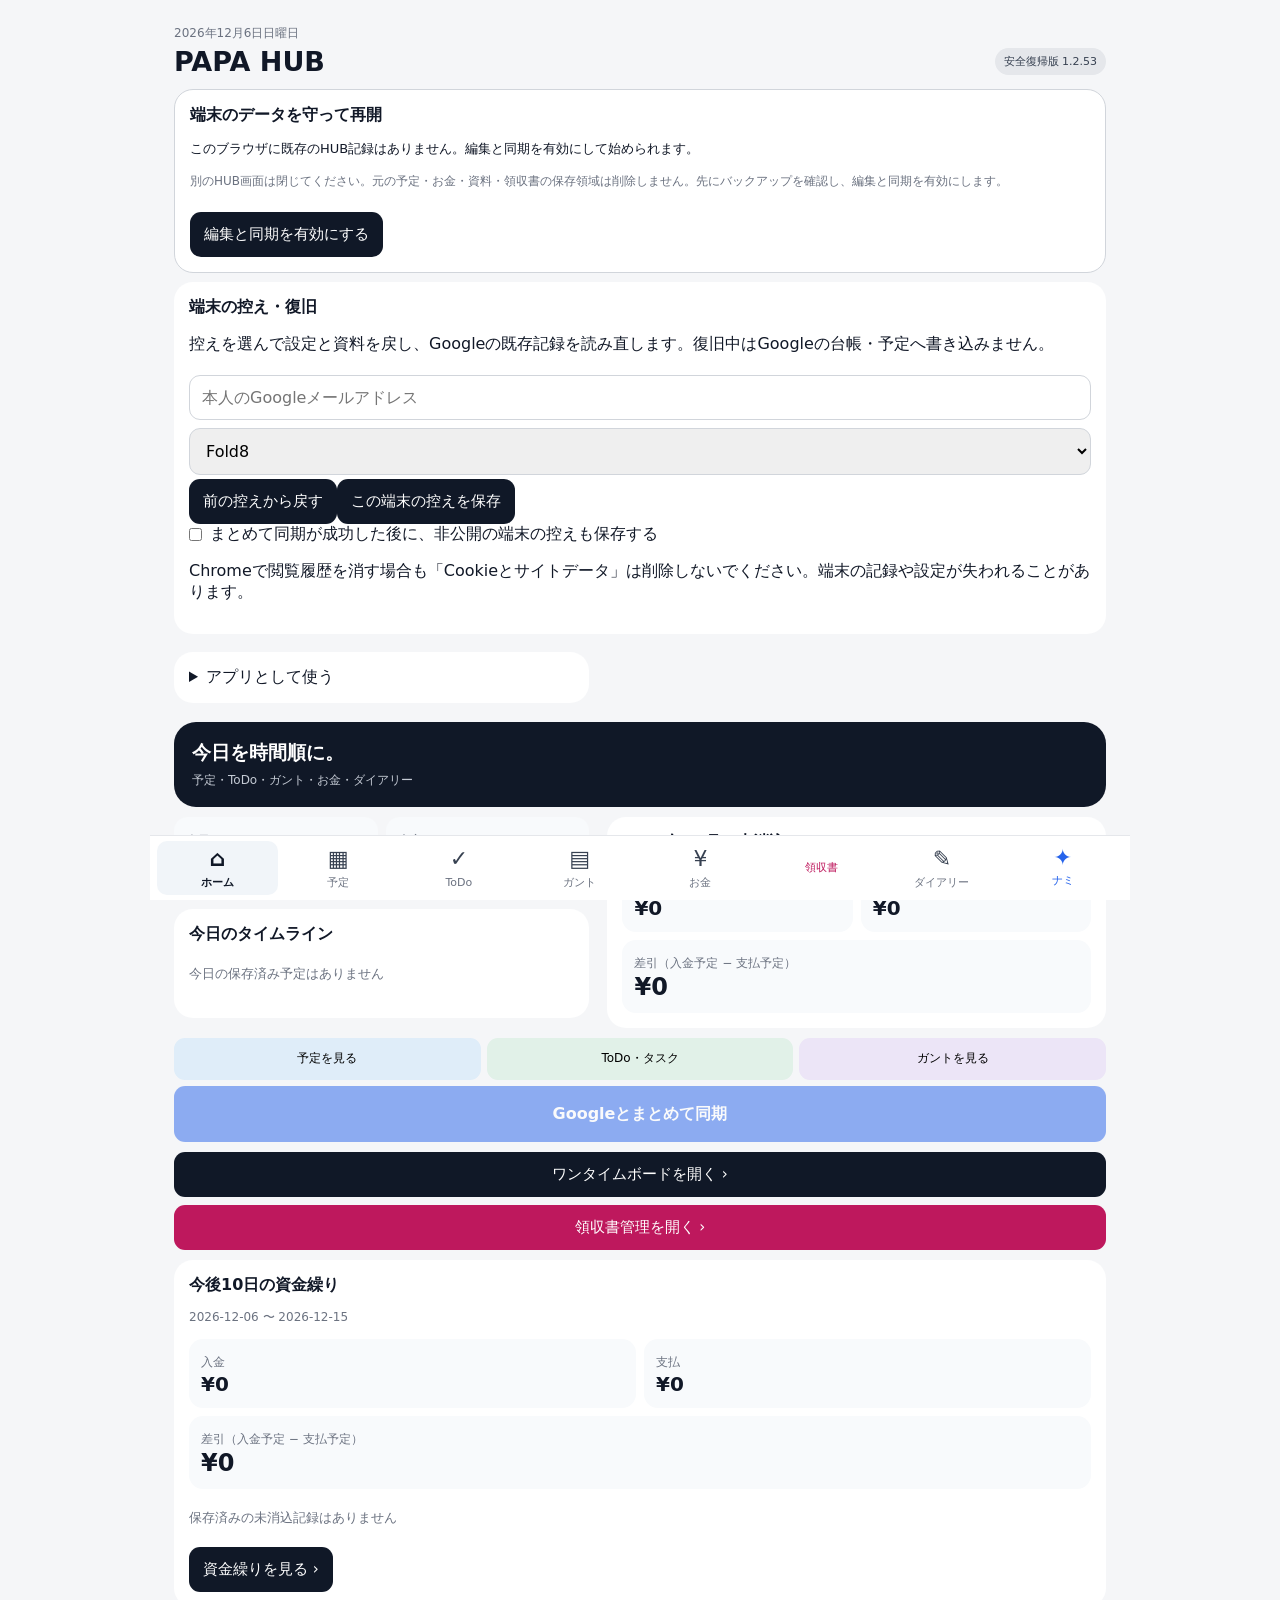
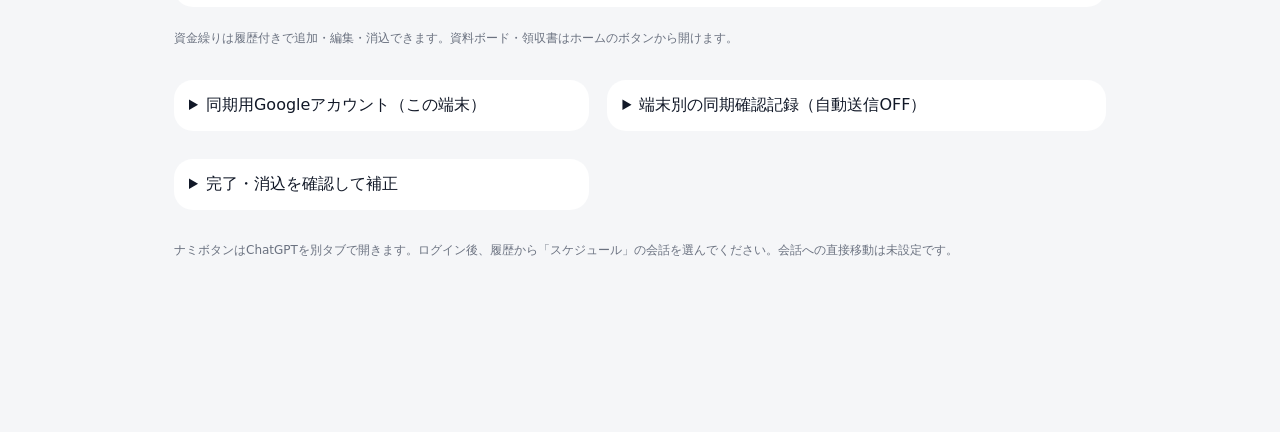
==== commit eadb174e: "Add private device backup and read-only recovery candidate" ====
--- a/index.html
+++ b/index.html
@@ -1,6 +1,6 @@
 <!doctype html>
-<html lang="ja"><head><meta charset="utf-8"><meta name="viewport" content="width=device-width,initial-scale=1,viewport-fit=cover"><meta name="theme-color" content="#111827"><meta name="referrer" content="no-referrer"><meta http-equiv="Content-Security-Policy" content="default-src 'self'; script-src 'self' 'wasm-unsafe-eval' https://accounts.google.com https://cdn.jsdelivr.net; worker-src 'self' blob: https://cdn.jsdelivr.net; style-src 'self' 'unsafe-inline' https://accounts.google.com; connect-src 'self' https://cdn.jsdelivr.net https://tessdata.projectnaptha.com https://www.googleapis.com https://sheets.googleapis.com https://accounts.google.com; frame-src https://accounts.google.com blob:; img-src 'self' data: blob: https://accounts.google.com; base-uri 'none'; object-src 'none'; form-action 'none'"><title>PAPA HUB</title><meta name="application-name" content="PAPA HUB"><link rel="manifest" href="./manifest.webmanifest"><link rel="icon" type="image/png" sizes="192x192" href="./papa-hub-icon-192.png"><link rel="stylesheet" href="./base.css"><link rel="stylesheet" href="./diary.css"><link rel="stylesheet" href="./hub.css?v=1.2.52"><link rel="stylesheet" href="./hub-features.css?v=1.2.35"><link rel="stylesheet" href="./hub-money-sync.css?v=1.2.52"><script defer src="./hub-app-1.2.52.js"></script></head>
-<body><main class="app"><header class="top"><div><div id="hubTodayLabel" class="muted"></div><h1>PAPA HUB</h1></div><span class="badge">安全復帰版 1.2.52</span></header>
+<html lang="ja"><head><meta charset="utf-8"><meta name="viewport" content="width=device-width,initial-scale=1,viewport-fit=cover"><meta name="theme-color" content="#111827"><meta name="referrer" content="no-referrer"><meta http-equiv="Content-Security-Policy" content="default-src 'self'; script-src 'self' 'wasm-unsafe-eval' https://accounts.google.com https://cdn.jsdelivr.net; worker-src 'self' blob: https://cdn.jsdelivr.net; style-src 'self' 'unsafe-inline' https://accounts.google.com; connect-src 'self' https://cdn.jsdelivr.net https://tessdata.projectnaptha.com https://www.googleapis.com https://sheets.googleapis.com https://accounts.google.com; frame-src https://accounts.google.com blob:; img-src 'self' data: blob: https://accounts.google.com; base-uri 'none'; object-src 'none'; form-action 'none'"><title>PAPA HUB</title><meta name="application-name" content="PAPA HUB"><link rel="manifest" href="./manifest.webmanifest"><link rel="icon" type="image/png" sizes="192x192" href="./papa-hub-icon-192.png"><link rel="stylesheet" href="./base.css"><link rel="stylesheet" href="./diary.css"><link rel="stylesheet" href="./hub.css?v=1.2.53"><link rel="stylesheet" href="./hub-features.css?v=1.2.35"><link rel="stylesheet" href="./hub-money-sync.css?v=1.2.53"><script defer src="./hub-app-1.2.53.js"></script></head>
+<body><main class="app"><header class="top"><div><div id="hubTodayLabel" class="muted"></div><h1>PAPA HUB</h1></div><span class="badge">安全復帰版 1.2.53</span></header>
 <div id="hubIdentityStatus" class="card diary-warning" role="alert" hidden></div>
 <section class="card" id="hubGate"><h2>端末のデータを守って再開</h2><p id="hubSafetyStatus" role="status">保存領域を読み取り確認中…</p><p class="muted">別のHUB画面は閉じてください。元の予定・お金・資料・領収書の保存領域は削除しません。先にバックアップを確認し、編集と同期を有効にします。</p><div id="hubBackupSteps" hidden><button id="hubDownload" class="board-action" type="button">1. 安全バックアップを保存</button><label class="file-label">2. 保存したファイルを選んで確認<input id="hubVerify" type="file" accept="application/json,.json" disabled></label><p class="muted">照合はこの端末内だけで行います。ファイルには私的な記録が含まれるため、非公開で保管してください。このバックアップには資料・領収書の画像と保存キーも含めます。元の保存領域は保持します。</p></div><button id="hubContinue" class="board-action" disabled>編集と同期を有効にする</button></section>
 <nav class="hub-nav" aria-label="HUBメニュー"><button aria-label="ホーム" data-panel="home" aria-pressed="true">ホーム</button><button aria-label="予定" data-panel="calendar" aria-pressed="false">予定</button><button aria-label="ToDo・タスク" data-panel="work" aria-pressed="false">ToDo</button><button aria-label="ガント" data-panel="gantt" aria-pressed="false">ガント</button><button aria-label="お金" data-panel="money" aria-pressed="false">お金</button><button aria-label="領収書" data-panel="receipts" aria-pressed="false">領収書</button><button aria-label="ダイアリー" data-panel="diary" aria-pressed="false">ダイアリー</button><a id="hubNamiLink" class="hub-nami-link" href="https://chatgpt.com/" target="_blank" rel="noopener noreferrer" referrerpolicy="no-referrer" aria-label="ナミ（ChatGPTを別タブで開く）" aria-describedby="hubNamiHelp">ナミ</a></nav>
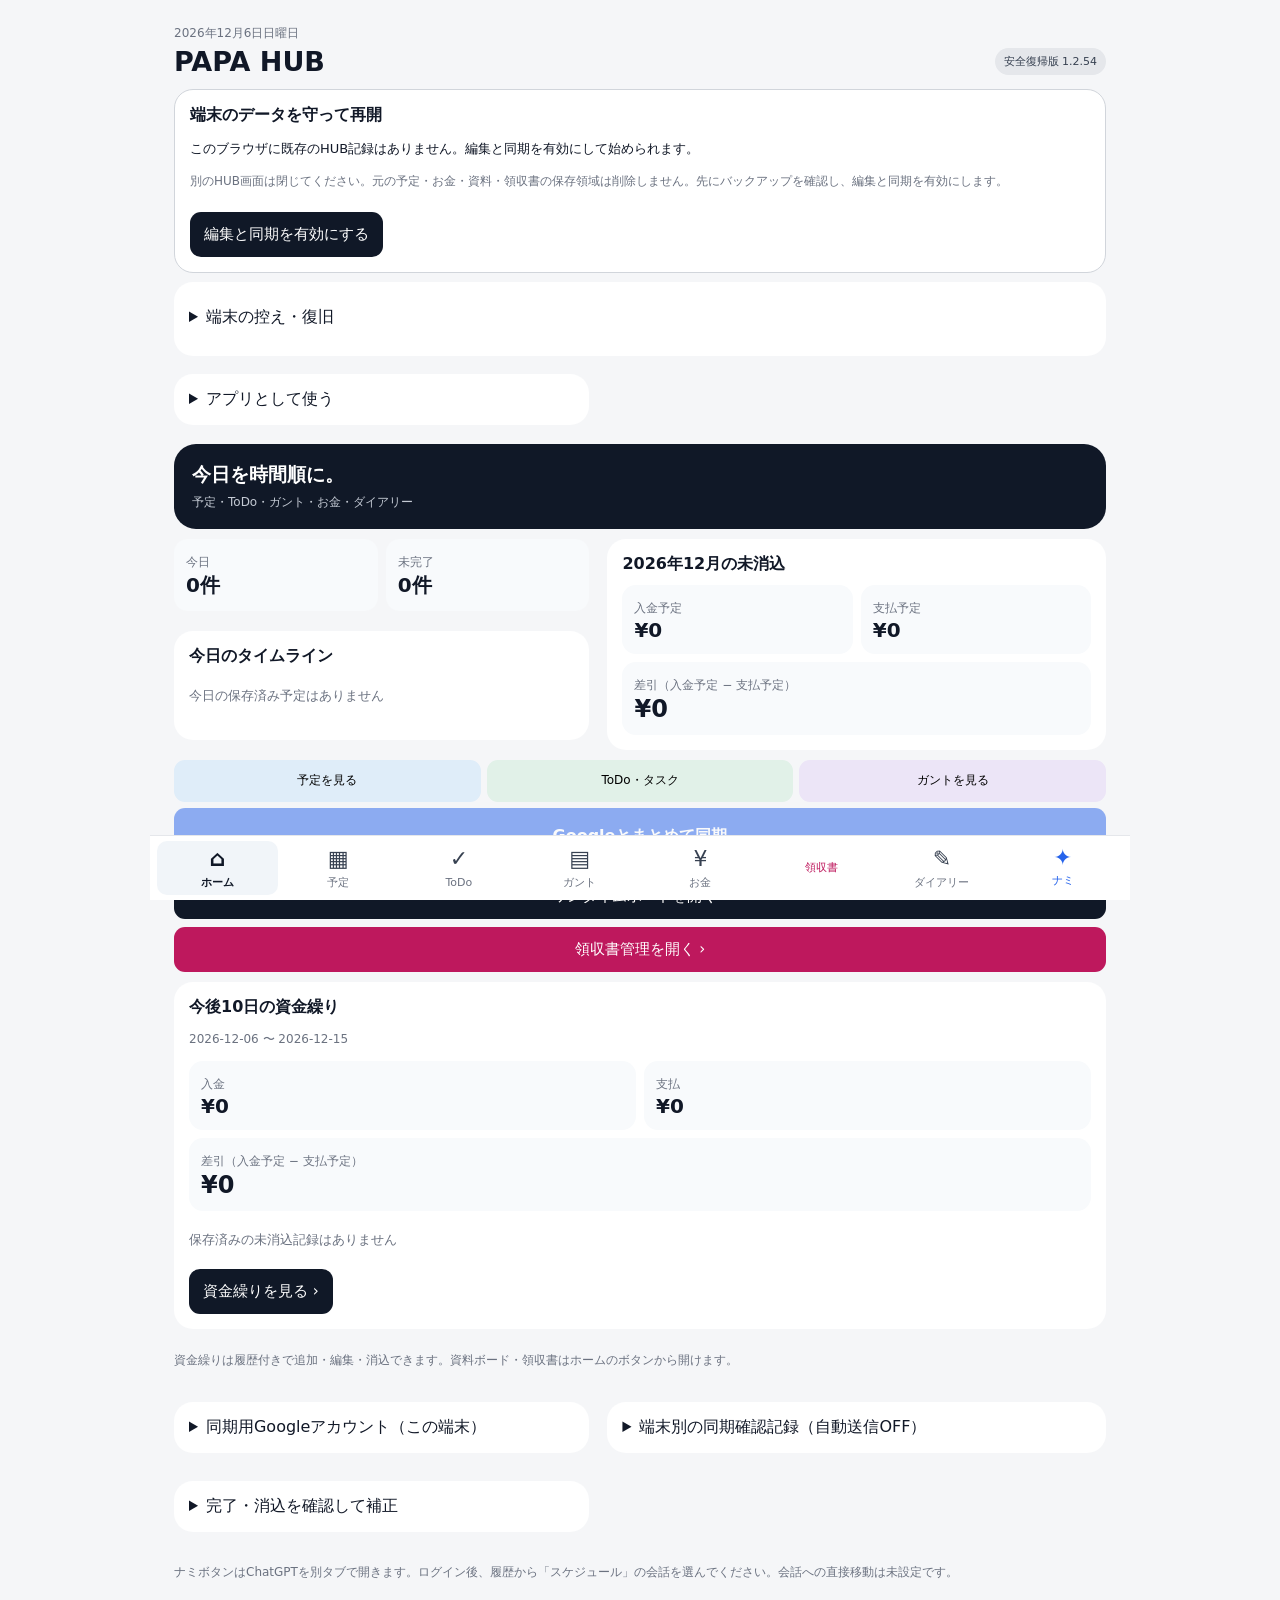
==== commit 25b14c57: "Collapse device recovery panel by default" ====
--- a/index.html
+++ b/index.html
@@ -1,6 +1,6 @@
 <!doctype html>
-<html lang="ja"><head><meta charset="utf-8"><meta name="viewport" content="width=device-width,initial-scale=1,viewport-fit=cover"><meta name="theme-color" content="#111827"><meta name="referrer" content="no-referrer"><meta http-equiv="Content-Security-Policy" content="default-src 'self'; script-src 'self' 'wasm-unsafe-eval' https://accounts.google.com https://cdn.jsdelivr.net; worker-src 'self' blob: https://cdn.jsdelivr.net; style-src 'self' 'unsafe-inline' https://accounts.google.com; connect-src 'self' https://cdn.jsdelivr.net https://tessdata.projectnaptha.com https://www.googleapis.com https://sheets.googleapis.com https://accounts.google.com; frame-src https://accounts.google.com blob:; img-src 'self' data: blob: https://accounts.google.com; base-uri 'none'; object-src 'none'; form-action 'none'"><title>PAPA HUB</title><meta name="application-name" content="PAPA HUB"><link rel="manifest" href="./manifest.webmanifest"><link rel="icon" type="image/png" sizes="192x192" href="./papa-hub-icon-192.png"><link rel="stylesheet" href="./base.css"><link rel="stylesheet" href="./diary.css"><link rel="stylesheet" href="./hub.css?v=1.2.53"><link rel="stylesheet" href="./hub-features.css?v=1.2.35"><link rel="stylesheet" href="./hub-money-sync.css?v=1.2.53"><script defer src="./hub-app-1.2.53.js"></script></head>
-<body><main class="app"><header class="top"><div><div id="hubTodayLabel" class="muted"></div><h1>PAPA HUB</h1></div><span class="badge">安全復帰版 1.2.53</span></header>
+<html lang="ja"><head><meta charset="utf-8"><meta name="viewport" content="width=device-width,initial-scale=1,viewport-fit=cover"><meta name="theme-color" content="#111827"><meta name="referrer" content="no-referrer"><meta http-equiv="Content-Security-Policy" content="default-src 'self'; script-src 'self' 'wasm-unsafe-eval' https://accounts.google.com https://cdn.jsdelivr.net; worker-src 'self' blob: https://cdn.jsdelivr.net; style-src 'self' 'unsafe-inline' https://accounts.google.com; connect-src 'self' https://cdn.jsdelivr.net https://tessdata.projectnaptha.com https://www.googleapis.com https://sheets.googleapis.com https://accounts.google.com; frame-src https://accounts.google.com blob:; img-src 'self' data: blob: https://accounts.google.com; base-uri 'none'; object-src 'none'; form-action 'none'"><title>PAPA HUB</title><meta name="application-name" content="PAPA HUB"><link rel="manifest" href="./manifest.webmanifest"><link rel="icon" type="image/png" sizes="192x192" href="./papa-hub-icon-192.png"><link rel="stylesheet" href="./base.css"><link rel="stylesheet" href="./diary.css"><link rel="stylesheet" href="./hub.css?v=1.2.54"><link rel="stylesheet" href="./hub-features.css?v=1.2.35"><link rel="stylesheet" href="./hub-money-sync.css?v=1.2.54"><script defer src="./hub-app-1.2.54.js"></script></head>
+<body><main class="app"><header class="top"><div><div id="hubTodayLabel" class="muted"></div><h1>PAPA HUB</h1></div><span class="badge">安全復帰版 1.2.54</span></header>
 <div id="hubIdentityStatus" class="card diary-warning" role="alert" hidden></div>
 <section class="card" id="hubGate"><h2>端末のデータを守って再開</h2><p id="hubSafetyStatus" role="status">保存領域を読み取り確認中…</p><p class="muted">別のHUB画面は閉じてください。元の予定・お金・資料・領収書の保存領域は削除しません。先にバックアップを確認し、編集と同期を有効にします。</p><div id="hubBackupSteps" hidden><button id="hubDownload" class="board-action" type="button">1. 安全バックアップを保存</button><label class="file-label">2. 保存したファイルを選んで確認<input id="hubVerify" type="file" accept="application/json,.json" disabled></label><p class="muted">照合はこの端末内だけで行います。ファイルには私的な記録が含まれるため、非公開で保管してください。このバックアップには資料・領収書の画像と保存キーも含めます。元の保存領域は保持します。</p></div><button id="hubContinue" class="board-action" disabled>編集と同期を有効にする</button></section>
 <nav class="hub-nav" aria-label="HUBメニュー"><button aria-label="ホーム" data-panel="home" aria-pressed="true">ホーム</button><button aria-label="予定" data-panel="calendar" aria-pressed="false">予定</button><button aria-label="ToDo・タスク" data-panel="work" aria-pressed="false">ToDo</button><button aria-label="ガント" data-panel="gantt" aria-pressed="false">ガント</button><button aria-label="お金" data-panel="money" aria-pressed="false">お金</button><button aria-label="領収書" data-panel="receipts" aria-pressed="false">領収書</button><button aria-label="ダイアリー" data-panel="diary" aria-pressed="false">ダイアリー</button><a id="hubNamiLink" class="hub-nami-link" href="https://chatgpt.com/" target="_blank" rel="noopener noreferrer" referrerpolicy="no-referrer" aria-label="ナミ（ChatGPTを別タブで開く）" aria-describedby="hubNamiHelp">ナミ</a></nav>
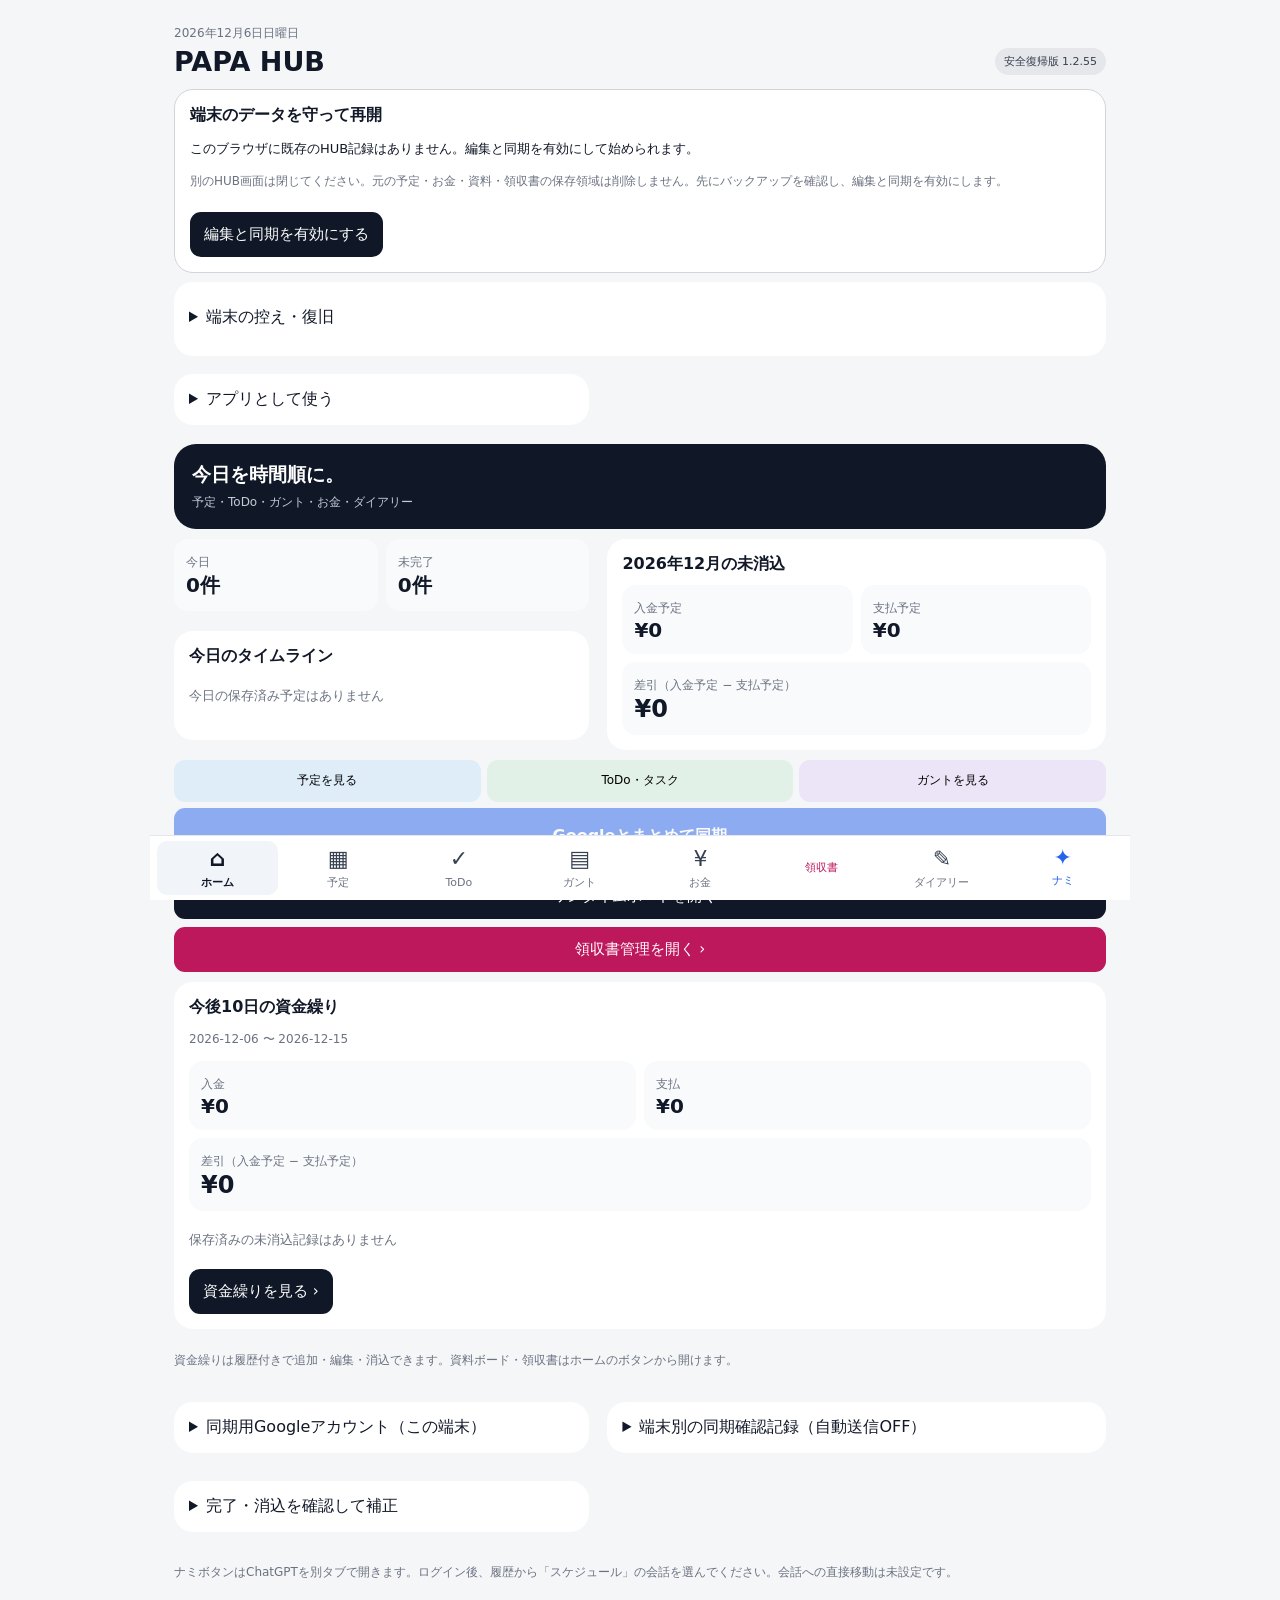
==== commit e500dcad: "Prepare approved account transfers separate from income and expenses" ====
--- a/index.html
+++ b/index.html
@@ -1,6 +1,6 @@
 <!doctype html>
-<html lang="ja"><head><meta charset="utf-8"><meta name="viewport" content="width=device-width,initial-scale=1,viewport-fit=cover"><meta name="theme-color" content="#111827"><meta name="referrer" content="no-referrer"><meta http-equiv="Content-Security-Policy" content="default-src 'self'; script-src 'self' 'wasm-unsafe-eval' https://accounts.google.com https://cdn.jsdelivr.net; worker-src 'self' blob: https://cdn.jsdelivr.net; style-src 'self' 'unsafe-inline' https://accounts.google.com; connect-src 'self' https://cdn.jsdelivr.net https://tessdata.projectnaptha.com https://www.googleapis.com https://sheets.googleapis.com https://accounts.google.com; frame-src https://accounts.google.com blob:; img-src 'self' data: blob: https://accounts.google.com; base-uri 'none'; object-src 'none'; form-action 'none'"><title>PAPA HUB</title><meta name="application-name" content="PAPA HUB"><link rel="manifest" href="./manifest.webmanifest"><link rel="icon" type="image/png" sizes="192x192" href="./papa-hub-icon-192.png"><link rel="stylesheet" href="./base.css"><link rel="stylesheet" href="./diary.css"><link rel="stylesheet" href="./hub.css?v=1.2.54"><link rel="stylesheet" href="./hub-features.css?v=1.2.35"><link rel="stylesheet" href="./hub-money-sync.css?v=1.2.54"><script defer src="./hub-app-1.2.54.js"></script></head>
-<body><main class="app"><header class="top"><div><div id="hubTodayLabel" class="muted"></div><h1>PAPA HUB</h1></div><span class="badge">安全復帰版 1.2.54</span></header>
+<html lang="ja"><head><meta charset="utf-8"><meta name="viewport" content="width=device-width,initial-scale=1,viewport-fit=cover"><meta name="theme-color" content="#111827"><meta name="referrer" content="no-referrer"><meta http-equiv="Content-Security-Policy" content="default-src 'self'; script-src 'self' 'wasm-unsafe-eval' https://accounts.google.com https://cdn.jsdelivr.net; worker-src 'self' blob: https://cdn.jsdelivr.net; style-src 'self' 'unsafe-inline' https://accounts.google.com; connect-src 'self' https://cdn.jsdelivr.net https://tessdata.projectnaptha.com https://www.googleapis.com https://sheets.googleapis.com https://accounts.google.com; frame-src https://accounts.google.com blob:; img-src 'self' data: blob: https://accounts.google.com; base-uri 'none'; object-src 'none'; form-action 'none'"><title>PAPA HUB</title><meta name="application-name" content="PAPA HUB"><link rel="manifest" href="./manifest.webmanifest"><link rel="icon" type="image/png" sizes="192x192" href="./papa-hub-icon-192.png"><link rel="stylesheet" href="./base.css"><link rel="stylesheet" href="./diary.css"><link rel="stylesheet" href="./hub.css?v=1.2.55"><link rel="stylesheet" href="./hub-features.css?v=1.2.35"><link rel="stylesheet" href="./hub-money-sync.css?v=1.2.55"><script defer src="./hub-app-1.2.55.js"></script></head>
+<body><main class="app"><header class="top"><div><div id="hubTodayLabel" class="muted"></div><h1>PAPA HUB</h1></div><span class="badge">安全復帰版 1.2.55</span></header>
 <div id="hubIdentityStatus" class="card diary-warning" role="alert" hidden></div>
 <section class="card" id="hubGate"><h2>端末のデータを守って再開</h2><p id="hubSafetyStatus" role="status">保存領域を読み取り確認中…</p><p class="muted">別のHUB画面は閉じてください。元の予定・お金・資料・領収書の保存領域は削除しません。先にバックアップを確認し、編集と同期を有効にします。</p><div id="hubBackupSteps" hidden><button id="hubDownload" class="board-action" type="button">1. 安全バックアップを保存</button><label class="file-label">2. 保存したファイルを選んで確認<input id="hubVerify" type="file" accept="application/json,.json" disabled></label><p class="muted">照合はこの端末内だけで行います。ファイルには私的な記録が含まれるため、非公開で保管してください。このバックアップには資料・領収書の画像と保存キーも含めます。元の保存領域は保持します。</p></div><button id="hubContinue" class="board-action" disabled>編集と同期を有効にする</button></section>
 <nav class="hub-nav" aria-label="HUBメニュー"><button aria-label="ホーム" data-panel="home" aria-pressed="true">ホーム</button><button aria-label="予定" data-panel="calendar" aria-pressed="false">予定</button><button aria-label="ToDo・タスク" data-panel="work" aria-pressed="false">ToDo</button><button aria-label="ガント" data-panel="gantt" aria-pressed="false">ガント</button><button aria-label="お金" data-panel="money" aria-pressed="false">お金</button><button aria-label="領収書" data-panel="receipts" aria-pressed="false">領収書</button><button aria-label="ダイアリー" data-panel="diary" aria-pressed="false">ダイアリー</button><a id="hubNamiLink" class="hub-nami-link" href="https://chatgpt.com/" target="_blank" rel="noopener noreferrer" referrerpolicy="no-referrer" aria-label="ナミ（ChatGPTを別タブで開く）" aria-describedby="hubNamiHelp">ナミ</a></nav>
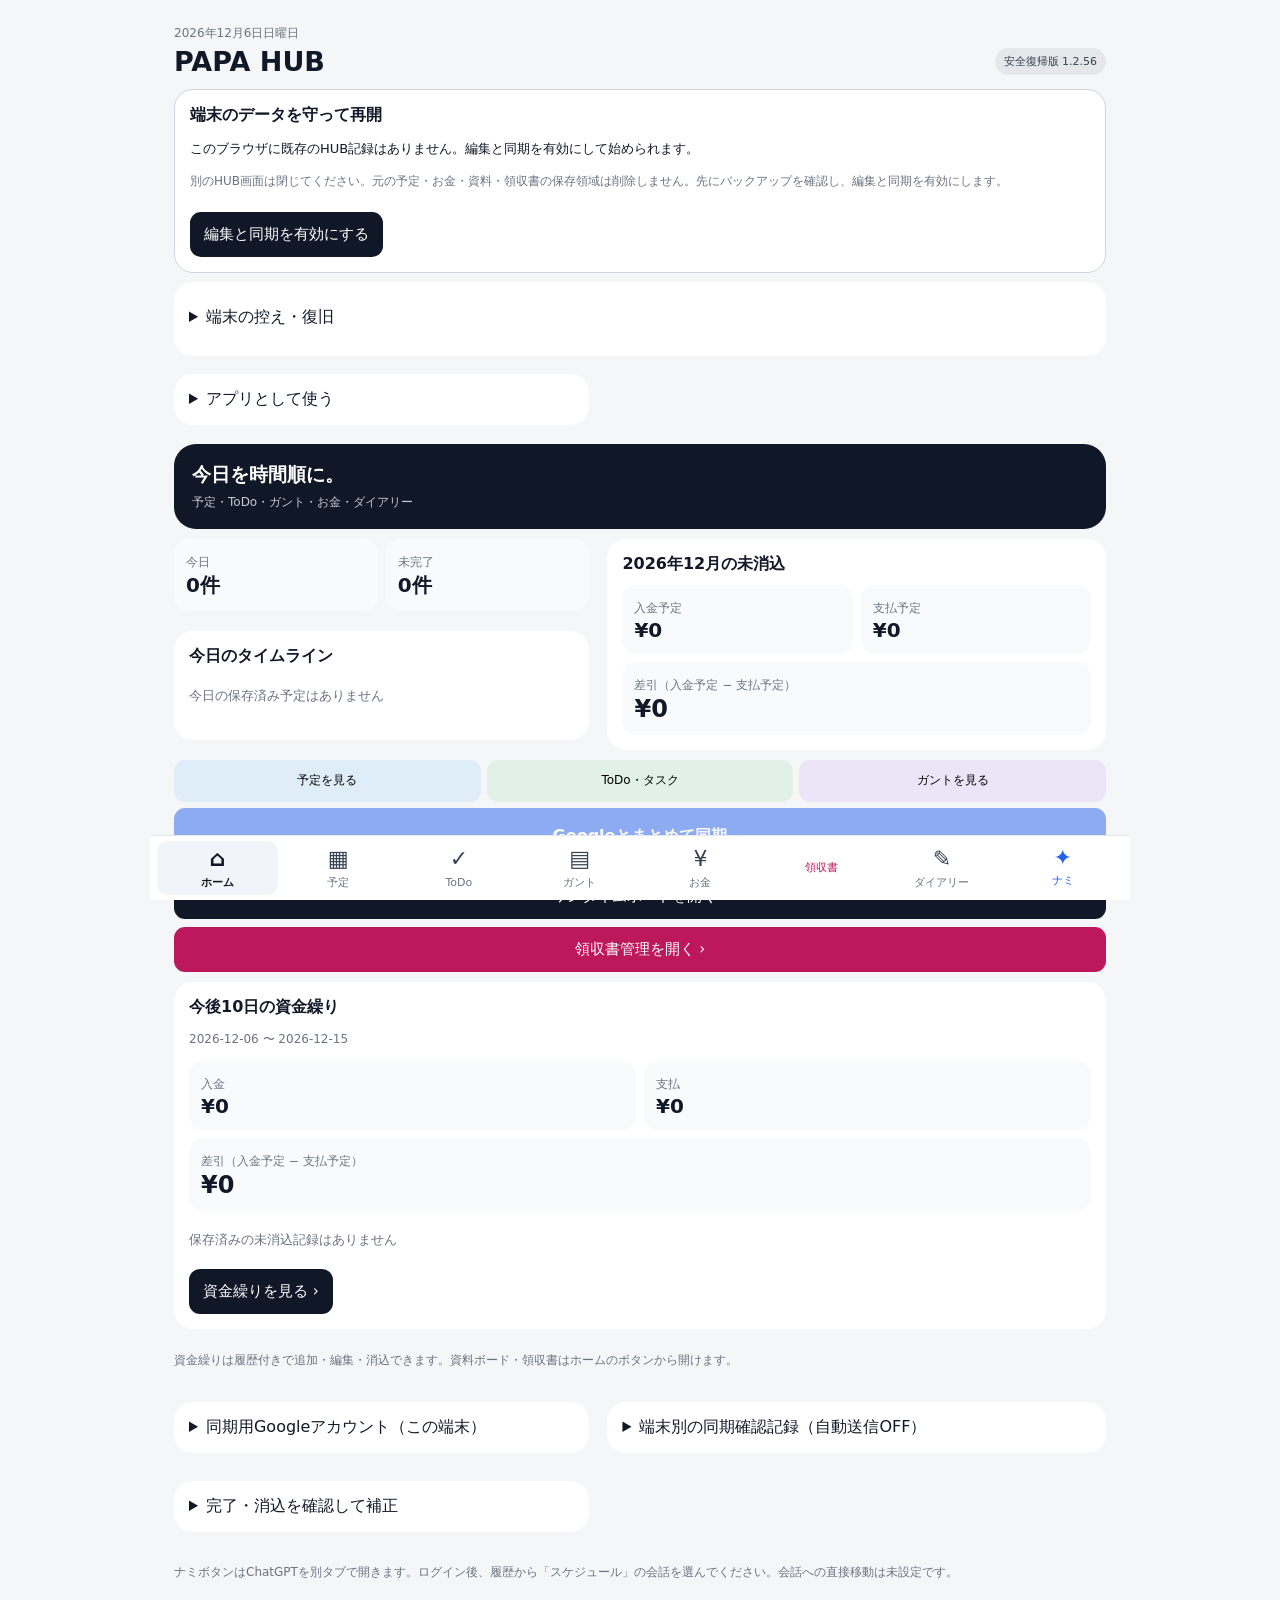
==== commit 248cafd1: "Fix chronological order of overnight calendar events" ====
--- a/index.html
+++ b/index.html
@@ -1,6 +1,6 @@
 <!doctype html>
-<html lang="ja"><head><meta charset="utf-8"><meta name="viewport" content="width=device-width,initial-scale=1,viewport-fit=cover"><meta name="theme-color" content="#111827"><meta name="referrer" content="no-referrer"><meta http-equiv="Content-Security-Policy" content="default-src 'self'; script-src 'self' 'wasm-unsafe-eval' https://accounts.google.com https://cdn.jsdelivr.net; worker-src 'self' blob: https://cdn.jsdelivr.net; style-src 'self' 'unsafe-inline' https://accounts.google.com; connect-src 'self' https://cdn.jsdelivr.net https://tessdata.projectnaptha.com https://www.googleapis.com https://sheets.googleapis.com https://accounts.google.com; frame-src https://accounts.google.com blob:; img-src 'self' data: blob: https://accounts.google.com; base-uri 'none'; object-src 'none'; form-action 'none'"><title>PAPA HUB</title><meta name="application-name" content="PAPA HUB"><link rel="manifest" href="./manifest.webmanifest"><link rel="icon" type="image/png" sizes="192x192" href="./papa-hub-icon-192.png"><link rel="stylesheet" href="./base.css"><link rel="stylesheet" href="./diary.css"><link rel="stylesheet" href="./hub.css?v=1.2.55"><link rel="stylesheet" href="./hub-features.css?v=1.2.35"><link rel="stylesheet" href="./hub-money-sync.css?v=1.2.55"><script defer src="./hub-app-1.2.55.js"></script></head>
-<body><main class="app"><header class="top"><div><div id="hubTodayLabel" class="muted"></div><h1>PAPA HUB</h1></div><span class="badge">安全復帰版 1.2.55</span></header>
+<html lang="ja"><head><meta charset="utf-8"><meta name="viewport" content="width=device-width,initial-scale=1,viewport-fit=cover"><meta name="theme-color" content="#111827"><meta name="referrer" content="no-referrer"><meta http-equiv="Content-Security-Policy" content="default-src 'self'; script-src 'self' 'wasm-unsafe-eval' https://accounts.google.com https://cdn.jsdelivr.net; worker-src 'self' blob: https://cdn.jsdelivr.net; style-src 'self' 'unsafe-inline' https://accounts.google.com; connect-src 'self' https://cdn.jsdelivr.net https://tessdata.projectnaptha.com https://www.googleapis.com https://sheets.googleapis.com https://accounts.google.com; frame-src https://accounts.google.com blob:; img-src 'self' data: blob: https://accounts.google.com; base-uri 'none'; object-src 'none'; form-action 'none'"><title>PAPA HUB</title><meta name="application-name" content="PAPA HUB"><link rel="manifest" href="./manifest.webmanifest"><link rel="icon" type="image/png" sizes="192x192" href="./papa-hub-icon-192.png"><link rel="stylesheet" href="./base.css"><link rel="stylesheet" href="./diary.css"><link rel="stylesheet" href="./hub.css?v=1.2.56"><link rel="stylesheet" href="./hub-features.css?v=1.2.35"><link rel="stylesheet" href="./hub-money-sync.css?v=1.2.56"><script defer src="./hub-app-1.2.56.js"></script></head>
+<body><main class="app"><header class="top"><div><div id="hubTodayLabel" class="muted"></div><h1>PAPA HUB</h1></div><span class="badge">安全復帰版 1.2.56</span></header>
 <div id="hubIdentityStatus" class="card diary-warning" role="alert" hidden></div>
 <section class="card" id="hubGate"><h2>端末のデータを守って再開</h2><p id="hubSafetyStatus" role="status">保存領域を読み取り確認中…</p><p class="muted">別のHUB画面は閉じてください。元の予定・お金・資料・領収書の保存領域は削除しません。先にバックアップを確認し、編集と同期を有効にします。</p><div id="hubBackupSteps" hidden><button id="hubDownload" class="board-action" type="button">1. 安全バックアップを保存</button><label class="file-label">2. 保存したファイルを選んで確認<input id="hubVerify" type="file" accept="application/json,.json" disabled></label><p class="muted">照合はこの端末内だけで行います。ファイルには私的な記録が含まれるため、非公開で保管してください。このバックアップには資料・領収書の画像と保存キーも含めます。元の保存領域は保持します。</p></div><button id="hubContinue" class="board-action" disabled>編集と同期を有効にする</button></section>
 <nav class="hub-nav" aria-label="HUBメニュー"><button aria-label="ホーム" data-panel="home" aria-pressed="true">ホーム</button><button aria-label="予定" data-panel="calendar" aria-pressed="false">予定</button><button aria-label="ToDo・タスク" data-panel="work" aria-pressed="false">ToDo</button><button aria-label="ガント" data-panel="gantt" aria-pressed="false">ガント</button><button aria-label="お金" data-panel="money" aria-pressed="false">お金</button><button aria-label="領収書" data-panel="receipts" aria-pressed="false">領収書</button><button aria-label="ダイアリー" data-panel="diary" aria-pressed="false">ダイアリー</button><a id="hubNamiLink" class="hub-nami-link" href="https://chatgpt.com/" target="_blank" rel="noopener noreferrer" referrerpolicy="no-referrer" aria-label="ナミ（ChatGPTを別タブで開く）" aria-describedby="hubNamiHelp">ナミ</a></nav>
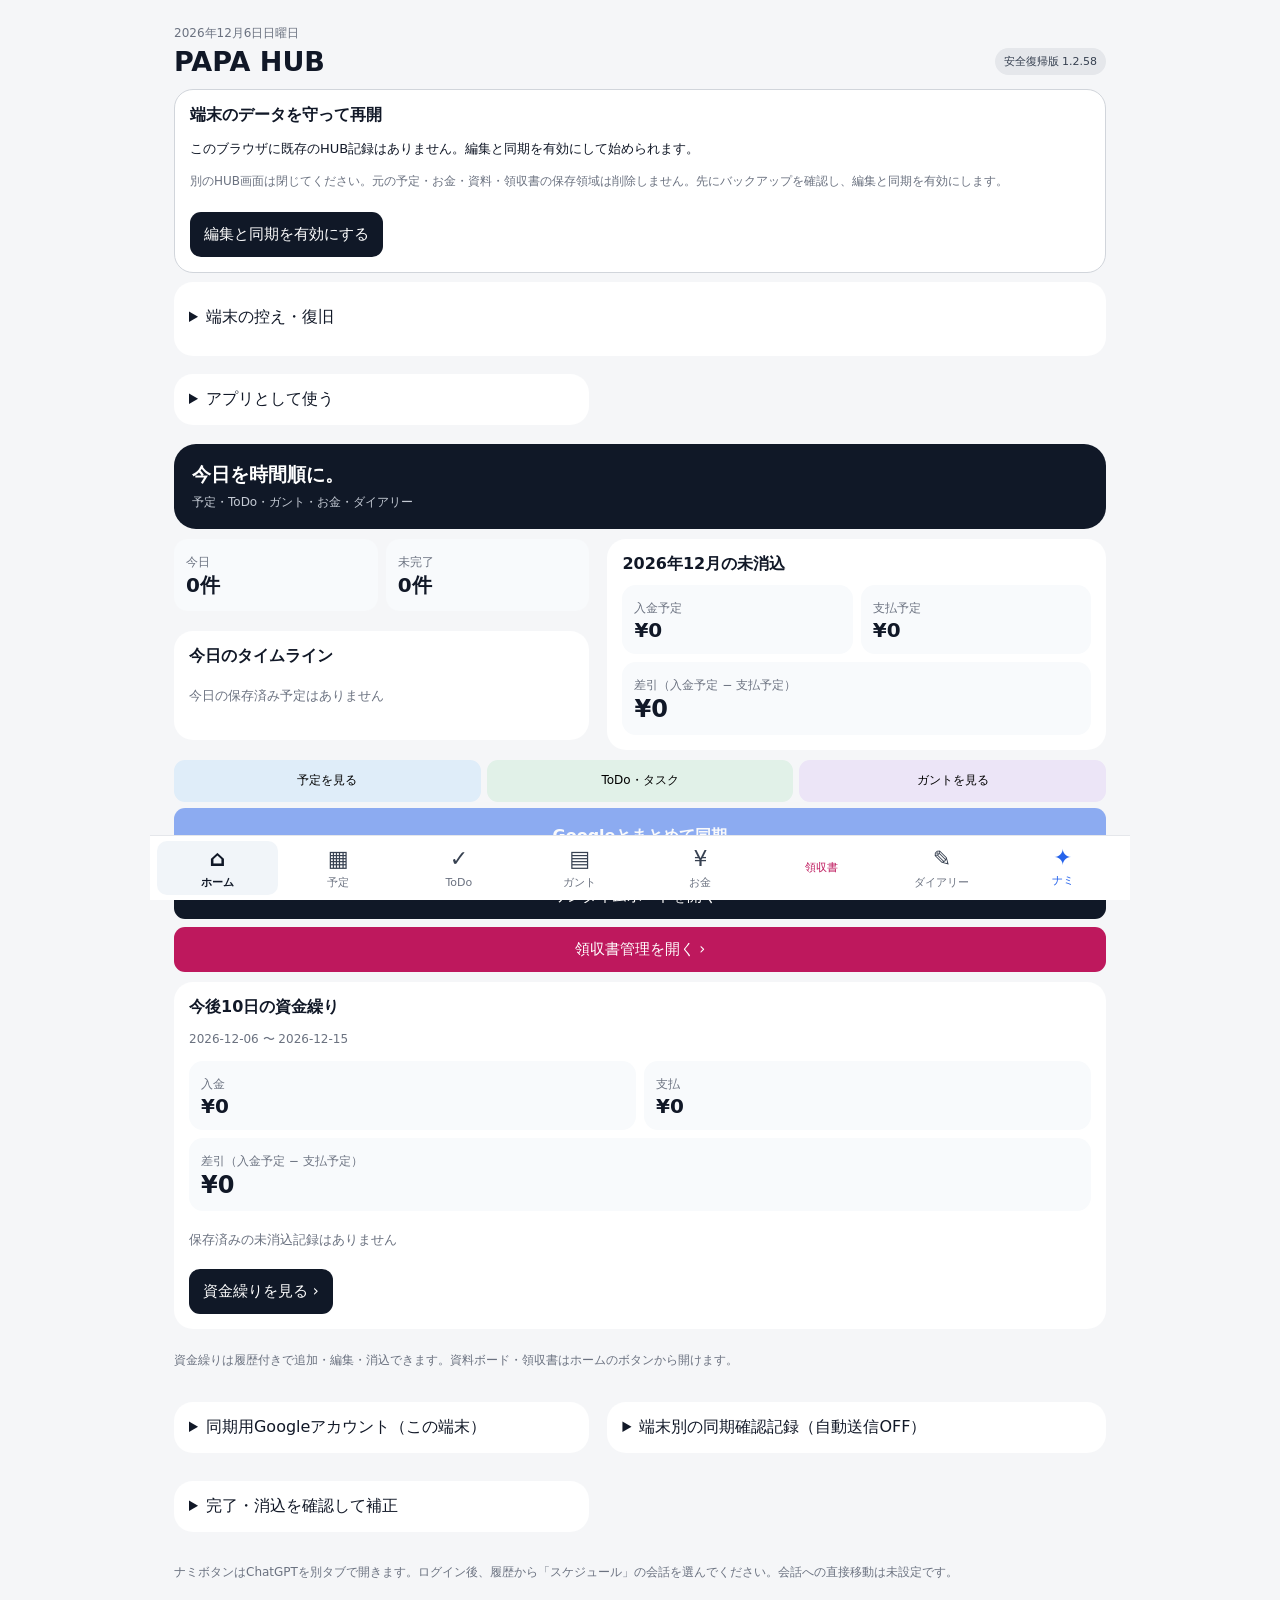
==== commit e45aafd0: "Reuse confirmed Google account hint on normal reconnect" ====
--- a/index.html
+++ b/index.html
@@ -1,6 +1,6 @@
 <!doctype html>
-<html lang="ja"><head><meta charset="utf-8"><meta name="viewport" content="width=device-width,initial-scale=1,viewport-fit=cover"><meta name="theme-color" content="#111827"><meta name="referrer" content="no-referrer"><meta http-equiv="Content-Security-Policy" content="default-src 'self'; script-src 'self' 'wasm-unsafe-eval' https://accounts.google.com https://cdn.jsdelivr.net; worker-src 'self' blob: https://cdn.jsdelivr.net; style-src 'self' 'unsafe-inline' https://accounts.google.com; connect-src 'self' https://cdn.jsdelivr.net https://tessdata.projectnaptha.com https://www.googleapis.com https://sheets.googleapis.com https://accounts.google.com; frame-src https://accounts.google.com blob:; img-src 'self' data: blob: https://accounts.google.com; base-uri 'none'; object-src 'none'; form-action 'none'"><title>PAPA HUB</title><meta name="application-name" content="PAPA HUB"><link rel="manifest" href="./manifest.webmanifest"><link rel="icon" type="image/png" sizes="192x192" href="./papa-hub-icon-192.png"><link rel="stylesheet" href="./base.css"><link rel="stylesheet" href="./diary.css"><link rel="stylesheet" href="./hub.css?v=1.2.56"><link rel="stylesheet" href="./hub-features.css?v=1.2.35"><link rel="stylesheet" href="./hub-money-sync.css?v=1.2.56"><script defer src="./hub-app-1.2.56.js"></script></head>
-<body><main class="app"><header class="top"><div><div id="hubTodayLabel" class="muted"></div><h1>PAPA HUB</h1></div><span class="badge">安全復帰版 1.2.56</span></header>
+<html lang="ja"><head><meta charset="utf-8"><meta name="viewport" content="width=device-width,initial-scale=1,viewport-fit=cover"><meta name="theme-color" content="#111827"><meta name="referrer" content="no-referrer"><meta http-equiv="Content-Security-Policy" content="default-src 'self'; script-src 'self' 'wasm-unsafe-eval' https://accounts.google.com https://cdn.jsdelivr.net; worker-src 'self' blob: https://cdn.jsdelivr.net; style-src 'self' 'unsafe-inline' https://accounts.google.com; connect-src 'self' https://cdn.jsdelivr.net https://tessdata.projectnaptha.com https://www.googleapis.com https://sheets.googleapis.com https://accounts.google.com; frame-src https://accounts.google.com blob:; img-src 'self' data: blob: https://accounts.google.com; base-uri 'none'; object-src 'none'; form-action 'none'"><title>PAPA HUB</title><meta name="application-name" content="PAPA HUB"><link rel="manifest" href="./manifest.webmanifest"><link rel="icon" type="image/png" sizes="192x192" href="./papa-hub-icon-192.png"><link rel="stylesheet" href="./base.css"><link rel="stylesheet" href="./diary.css"><link rel="stylesheet" href="./hub.css?v=1.2.58"><link rel="stylesheet" href="./hub-features.css?v=1.2.35"><link rel="stylesheet" href="./hub-money-sync.css?v=1.2.58"><script defer src="./hub-app-1.2.58.js"></script></head>
+<body><main class="app"><header class="top"><div><div id="hubTodayLabel" class="muted"></div><h1>PAPA HUB</h1></div><span class="badge">安全復帰版 1.2.58</span></header>
 <div id="hubIdentityStatus" class="card diary-warning" role="alert" hidden></div>
 <section class="card" id="hubGate"><h2>端末のデータを守って再開</h2><p id="hubSafetyStatus" role="status">保存領域を読み取り確認中…</p><p class="muted">別のHUB画面は閉じてください。元の予定・お金・資料・領収書の保存領域は削除しません。先にバックアップを確認し、編集と同期を有効にします。</p><div id="hubBackupSteps" hidden><button id="hubDownload" class="board-action" type="button">1. 安全バックアップを保存</button><label class="file-label">2. 保存したファイルを選んで確認<input id="hubVerify" type="file" accept="application/json,.json" disabled></label><p class="muted">照合はこの端末内だけで行います。ファイルには私的な記録が含まれるため、非公開で保管してください。このバックアップには資料・領収書の画像と保存キーも含めます。元の保存領域は保持します。</p></div><button id="hubContinue" class="board-action" disabled>編集と同期を有効にする</button></section>
 <nav class="hub-nav" aria-label="HUBメニュー"><button aria-label="ホーム" data-panel="home" aria-pressed="true">ホーム</button><button aria-label="予定" data-panel="calendar" aria-pressed="false">予定</button><button aria-label="ToDo・タスク" data-panel="work" aria-pressed="false">ToDo</button><button aria-label="ガント" data-panel="gantt" aria-pressed="false">ガント</button><button aria-label="お金" data-panel="money" aria-pressed="false">お金</button><button aria-label="領収書" data-panel="receipts" aria-pressed="false">領収書</button><button aria-label="ダイアリー" data-panel="diary" aria-pressed="false">ダイアリー</button><a id="hubNamiLink" class="hub-nami-link" href="https://chatgpt.com/" target="_blank" rel="noopener noreferrer" referrerpolicy="no-referrer" aria-label="ナミ（ChatGPTを別タブで開く）" aria-describedby="hubNamiHelp">ナミ</a></nav>
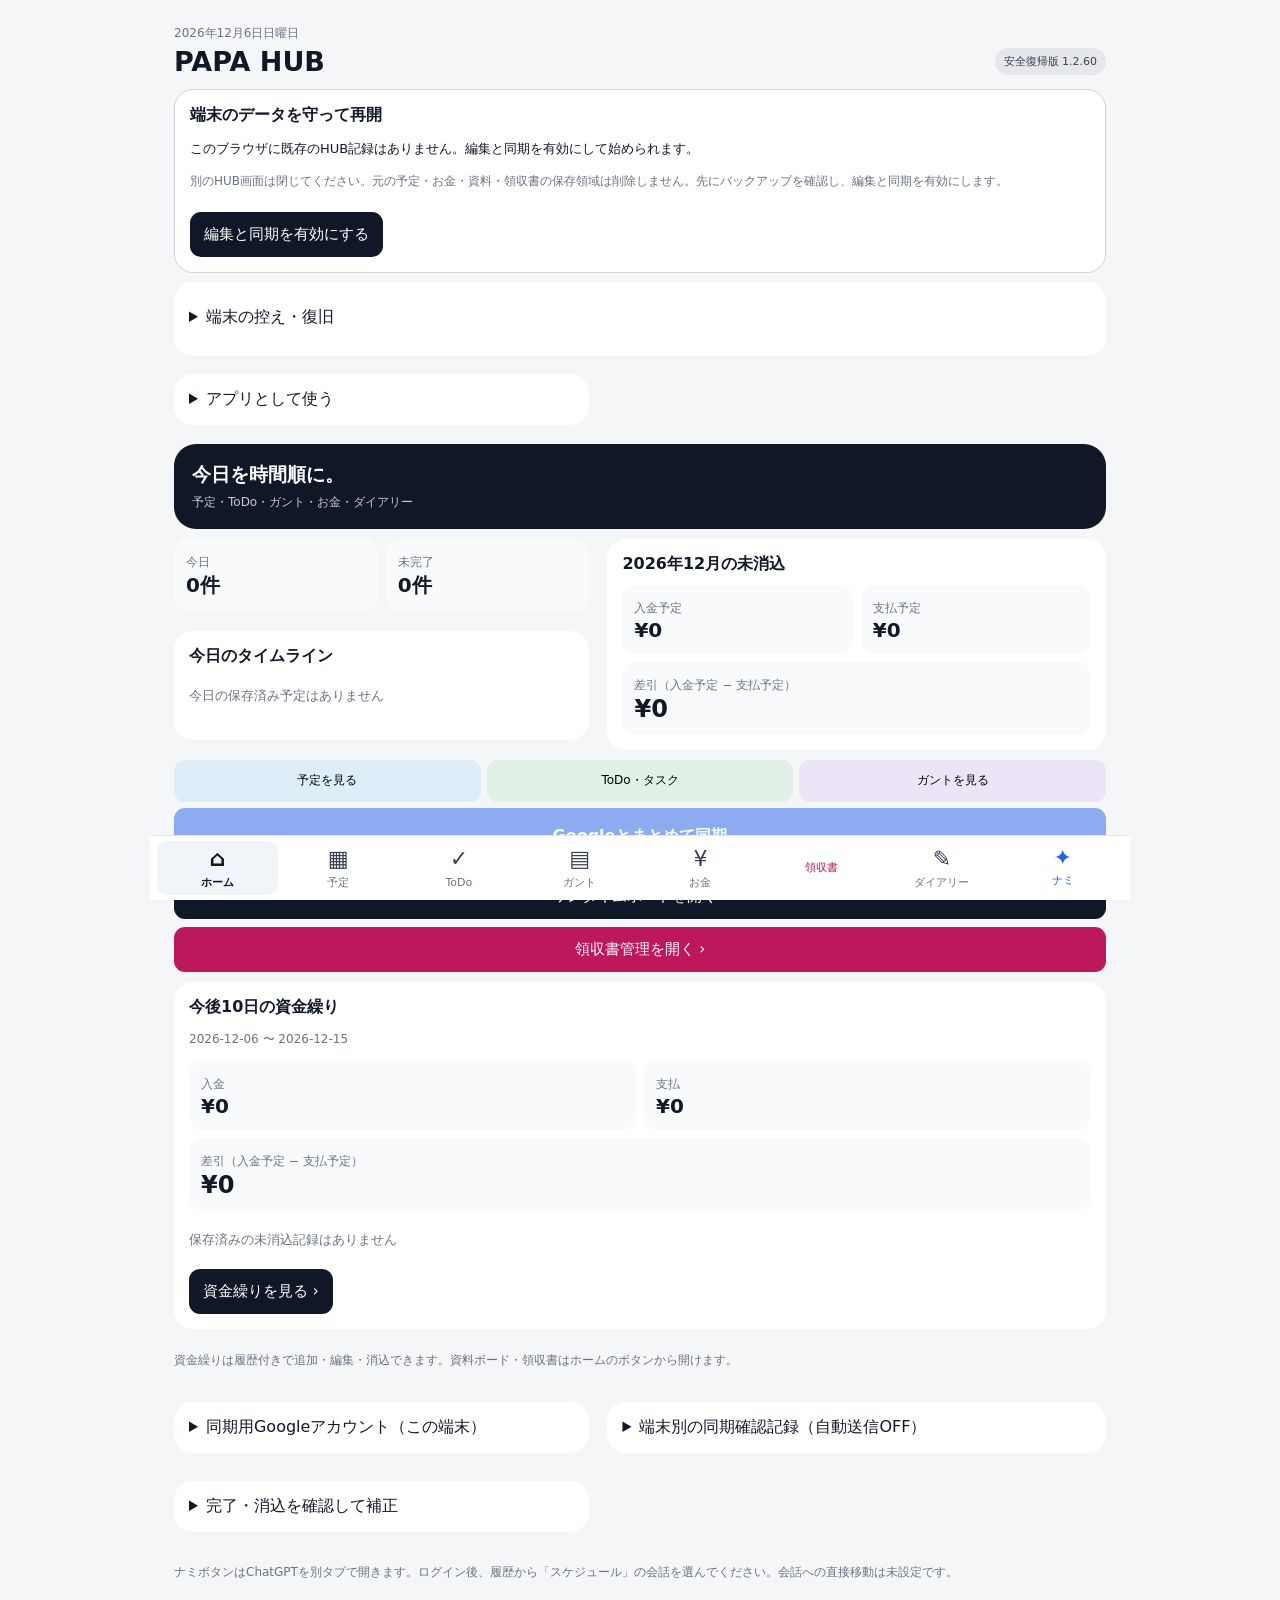
==== commit 3d0f8836: "Validate and preserve malformed money history with read-only recovery support (1.2.60)" ====
--- a/index.html
+++ b/index.html
@@ -1,6 +1,6 @@
 <!doctype html>
-<html lang="ja"><head><meta charset="utf-8"><meta name="viewport" content="width=device-width,initial-scale=1,viewport-fit=cover"><meta name="theme-color" content="#111827"><meta name="referrer" content="no-referrer"><meta http-equiv="Content-Security-Policy" content="default-src 'self'; script-src 'self' 'wasm-unsafe-eval' https://accounts.google.com https://cdn.jsdelivr.net; worker-src 'self' blob: https://cdn.jsdelivr.net; style-src 'self' 'unsafe-inline' https://accounts.google.com; connect-src 'self' https://cdn.jsdelivr.net https://tessdata.projectnaptha.com https://www.googleapis.com https://sheets.googleapis.com https://accounts.google.com; frame-src https://accounts.google.com blob:; img-src 'self' data: blob: https://accounts.google.com; base-uri 'none'; object-src 'none'; form-action 'none'"><title>PAPA HUB</title><meta name="application-name" content="PAPA HUB"><link rel="manifest" href="./manifest.webmanifest"><link rel="icon" type="image/png" sizes="192x192" href="./papa-hub-icon-192.png"><link rel="stylesheet" href="./base.css"><link rel="stylesheet" href="./diary.css"><link rel="stylesheet" href="./hub.css?v=1.2.58"><link rel="stylesheet" href="./hub-features.css?v=1.2.35"><link rel="stylesheet" href="./hub-money-sync.css?v=1.2.58"><script defer src="./hub-app-1.2.58.js"></script></head>
-<body><main class="app"><header class="top"><div><div id="hubTodayLabel" class="muted"></div><h1>PAPA HUB</h1></div><span class="badge">安全復帰版 1.2.58</span></header>
+<html lang="ja"><head><meta charset="utf-8"><meta name="viewport" content="width=device-width,initial-scale=1,viewport-fit=cover"><meta name="theme-color" content="#111827"><meta name="referrer" content="no-referrer"><meta http-equiv="Content-Security-Policy" content="default-src 'self'; script-src 'self' 'wasm-unsafe-eval' https://accounts.google.com https://cdn.jsdelivr.net; worker-src 'self' blob: https://cdn.jsdelivr.net; style-src 'self' 'unsafe-inline' https://accounts.google.com; connect-src 'self' https://cdn.jsdelivr.net https://tessdata.projectnaptha.com https://www.googleapis.com https://sheets.googleapis.com https://accounts.google.com; frame-src https://accounts.google.com blob:; img-src 'self' data: blob: https://accounts.google.com; base-uri 'none'; object-src 'none'; form-action 'none'"><title>PAPA HUB</title><meta name="application-name" content="PAPA HUB"><link rel="manifest" href="./manifest.webmanifest"><link rel="icon" type="image/png" sizes="192x192" href="./papa-hub-icon-192.png"><link rel="stylesheet" href="./base.css"><link rel="stylesheet" href="./diary.css"><link rel="stylesheet" href="./hub.css?v=1.2.60"><link rel="stylesheet" href="./hub-features.css?v=1.2.35"><link rel="stylesheet" href="./hub-money-sync.css?v=1.2.60"><script defer src="./hub-app-1.2.60.js"></script></head>
+<body><main class="app"><header class="top"><div><div id="hubTodayLabel" class="muted"></div><h1>PAPA HUB</h1></div><span class="badge">安全復帰版 1.2.60</span></header>
 <div id="hubIdentityStatus" class="card diary-warning" role="alert" hidden></div>
 <section class="card" id="hubGate"><h2>端末のデータを守って再開</h2><p id="hubSafetyStatus" role="status">保存領域を読み取り確認中…</p><p class="muted">別のHUB画面は閉じてください。元の予定・お金・資料・領収書の保存領域は削除しません。先にバックアップを確認し、編集と同期を有効にします。</p><div id="hubBackupSteps" hidden><button id="hubDownload" class="board-action" type="button">1. 安全バックアップを保存</button><label class="file-label">2. 保存したファイルを選んで確認<input id="hubVerify" type="file" accept="application/json,.json" disabled></label><p class="muted">照合はこの端末内だけで行います。ファイルには私的な記録が含まれるため、非公開で保管してください。このバックアップには資料・領収書の画像と保存キーも含めます。元の保存領域は保持します。</p></div><button id="hubContinue" class="board-action" disabled>編集と同期を有効にする</button></section>
 <nav class="hub-nav" aria-label="HUBメニュー"><button aria-label="ホーム" data-panel="home" aria-pressed="true">ホーム</button><button aria-label="予定" data-panel="calendar" aria-pressed="false">予定</button><button aria-label="ToDo・タスク" data-panel="work" aria-pressed="false">ToDo</button><button aria-label="ガント" data-panel="gantt" aria-pressed="false">ガント</button><button aria-label="お金" data-panel="money" aria-pressed="false">お金</button><button aria-label="領収書" data-panel="receipts" aria-pressed="false">領収書</button><button aria-label="ダイアリー" data-panel="diary" aria-pressed="false">ダイアリー</button><a id="hubNamiLink" class="hub-nami-link" href="https://chatgpt.com/" target="_blank" rel="noopener noreferrer" referrerpolicy="no-referrer" aria-label="ナミ（ChatGPTを別タブで開く）" aria-describedby="hubNamiHelp">ナミ</a></nav>
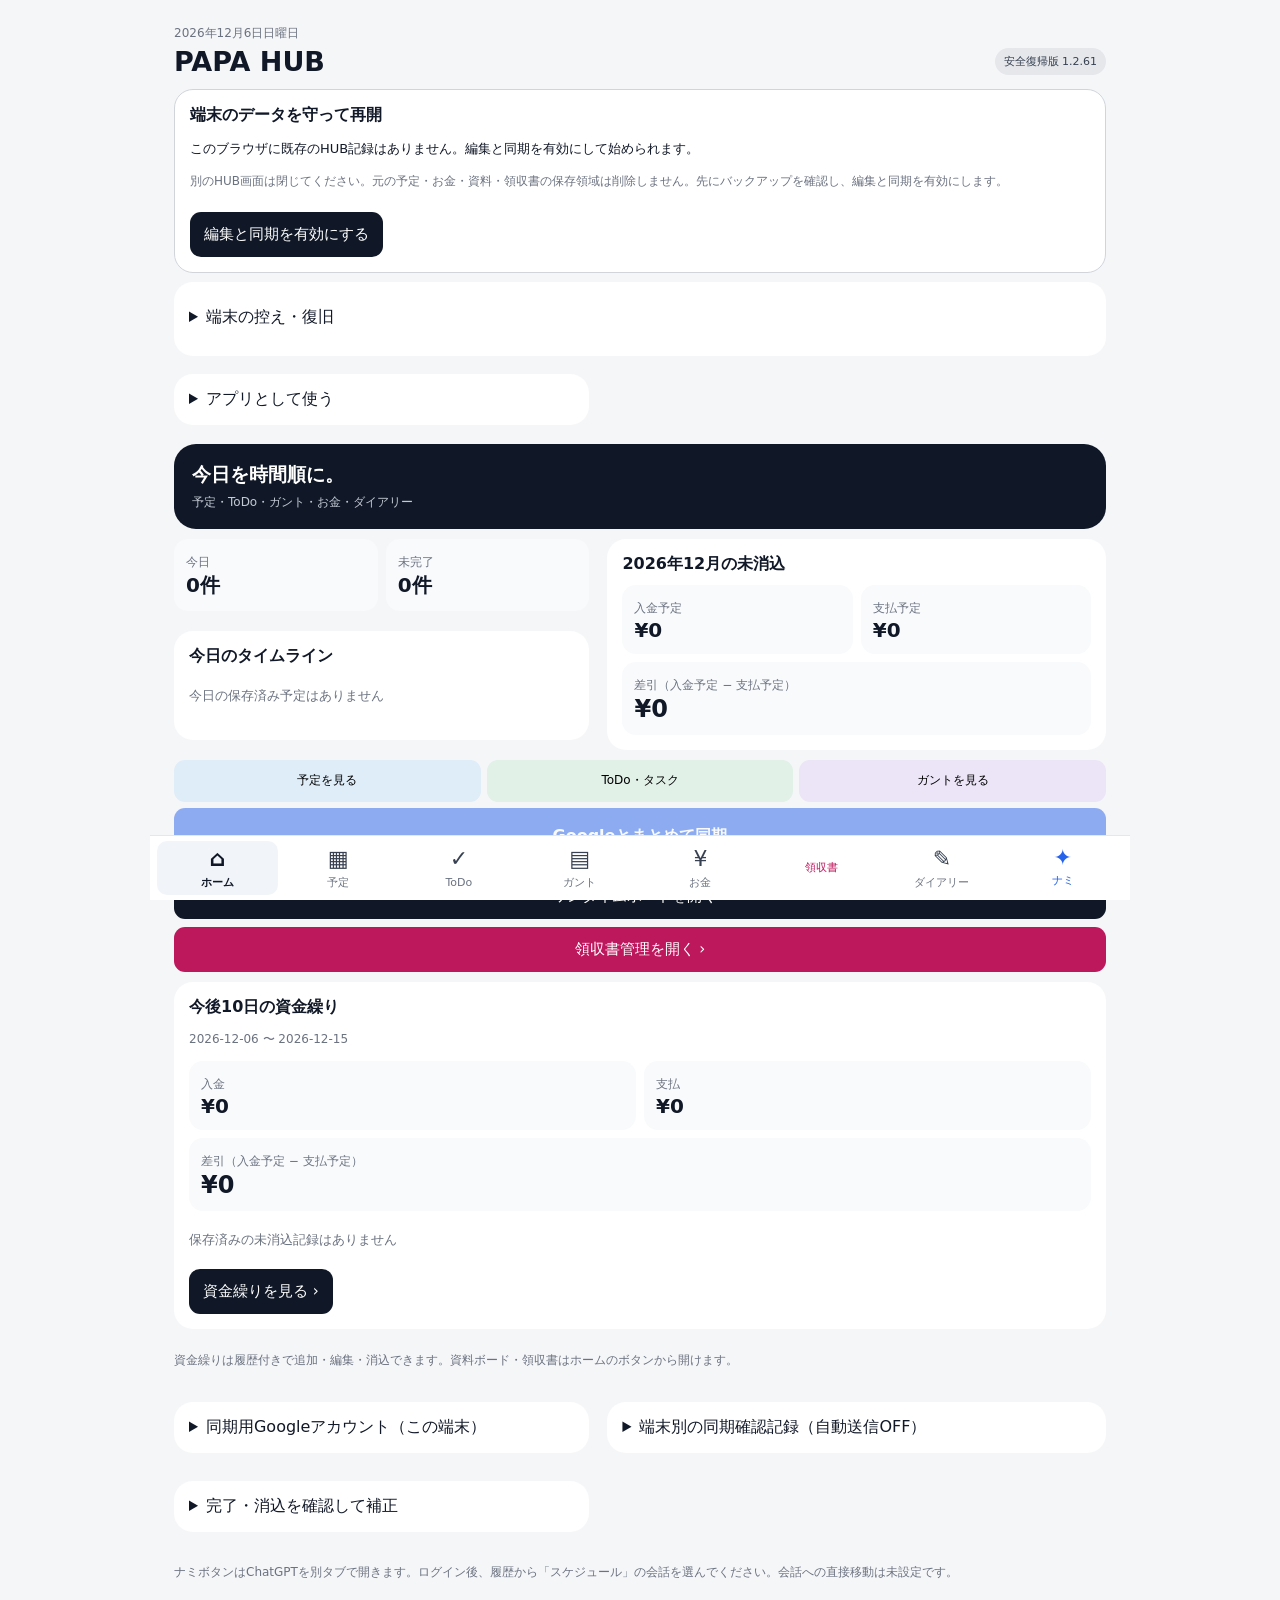
==== commit e5ac9b44: "Googleまとめ同期の結果を、すべて完了したときは1行にたたむ（1.2.61） 同期中・未完了・失敗のときは開いたまま。同期の処理・保存・送信は変えていない。  Co-Authored-By: Cl" ====
--- a/index.html
+++ b/index.html
@@ -1,6 +1,6 @@
 <!doctype html>
-<html lang="ja"><head><meta charset="utf-8"><meta name="viewport" content="width=device-width,initial-scale=1,viewport-fit=cover"><meta name="theme-color" content="#111827"><meta name="referrer" content="no-referrer"><meta http-equiv="Content-Security-Policy" content="default-src 'self'; script-src 'self' 'wasm-unsafe-eval' https://accounts.google.com https://cdn.jsdelivr.net; worker-src 'self' blob: https://cdn.jsdelivr.net; style-src 'self' 'unsafe-inline' https://accounts.google.com; connect-src 'self' https://cdn.jsdelivr.net https://tessdata.projectnaptha.com https://www.googleapis.com https://sheets.googleapis.com https://accounts.google.com; frame-src https://accounts.google.com blob:; img-src 'self' data: blob: https://accounts.google.com; base-uri 'none'; object-src 'none'; form-action 'none'"><title>PAPA HUB</title><meta name="application-name" content="PAPA HUB"><link rel="manifest" href="./manifest.webmanifest"><link rel="icon" type="image/png" sizes="192x192" href="./papa-hub-icon-192.png"><link rel="stylesheet" href="./base.css"><link rel="stylesheet" href="./diary.css"><link rel="stylesheet" href="./hub.css?v=1.2.60"><link rel="stylesheet" href="./hub-features.css?v=1.2.35"><link rel="stylesheet" href="./hub-money-sync.css?v=1.2.60"><script defer src="./hub-app-1.2.60.js"></script></head>
-<body><main class="app"><header class="top"><div><div id="hubTodayLabel" class="muted"></div><h1>PAPA HUB</h1></div><span class="badge">安全復帰版 1.2.60</span></header>
+<html lang="ja"><head><meta charset="utf-8"><meta name="viewport" content="width=device-width,initial-scale=1,viewport-fit=cover"><meta name="theme-color" content="#111827"><meta name="referrer" content="no-referrer"><meta http-equiv="Content-Security-Policy" content="default-src 'self'; script-src 'self' 'wasm-unsafe-eval' https://accounts.google.com https://cdn.jsdelivr.net; worker-src 'self' blob: https://cdn.jsdelivr.net; style-src 'self' 'unsafe-inline' https://accounts.google.com; connect-src 'self' https://cdn.jsdelivr.net https://tessdata.projectnaptha.com https://www.googleapis.com https://sheets.googleapis.com https://accounts.google.com; frame-src https://accounts.google.com blob:; img-src 'self' data: blob: https://accounts.google.com; base-uri 'none'; object-src 'none'; form-action 'none'"><title>PAPA HUB</title><meta name="application-name" content="PAPA HUB"><link rel="manifest" href="./manifest.webmanifest"><link rel="icon" type="image/png" sizes="192x192" href="./papa-hub-icon-192.png"><link rel="stylesheet" href="./base.css"><link rel="stylesheet" href="./diary.css"><link rel="stylesheet" href="./hub.css?v=1.2.61"><link rel="stylesheet" href="./hub-features.css?v=1.2.35"><link rel="stylesheet" href="./hub-money-sync.css?v=1.2.61"><script defer src="./hub-app-1.2.61.js"></script></head>
+<body><main class="app"><header class="top"><div><div id="hubTodayLabel" class="muted"></div><h1>PAPA HUB</h1></div><span class="badge">安全復帰版 1.2.61</span></header>
 <div id="hubIdentityStatus" class="card diary-warning" role="alert" hidden></div>
 <section class="card" id="hubGate"><h2>端末のデータを守って再開</h2><p id="hubSafetyStatus" role="status">保存領域を読み取り確認中…</p><p class="muted">別のHUB画面は閉じてください。元の予定・お金・資料・領収書の保存領域は削除しません。先にバックアップを確認し、編集と同期を有効にします。</p><div id="hubBackupSteps" hidden><button id="hubDownload" class="board-action" type="button">1. 安全バックアップを保存</button><label class="file-label">2. 保存したファイルを選んで確認<input id="hubVerify" type="file" accept="application/json,.json" disabled></label><p class="muted">照合はこの端末内だけで行います。ファイルには私的な記録が含まれるため、非公開で保管してください。このバックアップには資料・領収書の画像と保存キーも含めます。元の保存領域は保持します。</p></div><button id="hubContinue" class="board-action" disabled>編集と同期を有効にする</button></section>
 <nav class="hub-nav" aria-label="HUBメニュー"><button aria-label="ホーム" data-panel="home" aria-pressed="true">ホーム</button><button aria-label="予定" data-panel="calendar" aria-pressed="false">予定</button><button aria-label="ToDo・タスク" data-panel="work" aria-pressed="false">ToDo</button><button aria-label="ガント" data-panel="gantt" aria-pressed="false">ガント</button><button aria-label="お金" data-panel="money" aria-pressed="false">お金</button><button aria-label="領収書" data-panel="receipts" aria-pressed="false">領収書</button><button aria-label="ダイアリー" data-panel="diary" aria-pressed="false">ダイアリー</button><a id="hubNamiLink" class="hub-nami-link" href="https://chatgpt.com/" target="_blank" rel="noopener noreferrer" referrerpolicy="no-referrer" aria-label="ナミ（ChatGPTを別タブで開く）" aria-describedby="hubNamiHelp">ナミ</a></nav>
--- a/hub.css
+++ b/hub.css
@@ -36,3 +36,6 @@
 .calendar-main-card button,.calendar-main-card a{touch-action:manipulation}
 
 #hubCompletion{box-sizing:border-box;overflow-wrap:anywhere}#hubCompletion input{box-sizing:border-box;max-width:100%;min-width:0}#hubCompletion button{min-height:44px;margin:6px 6px 0 0}#hubCompletion h2{font-size:20px}#hubCompletion p{line-height:1.6}
+
+/* 1.2.61 Googleまとめ同期の結果をたたむ */
+#hubSyncAllStatus .sync-all-fold>summary{min-height:44px;display:flex;flex-wrap:wrap;align-items:center;gap:4px;cursor:pointer;font-weight:600}#hubSyncAllStatus .sync-all-fold .fold-hint{color:#2563eb;font-weight:400}#hubSyncAllStatus .sync-all-fold[open] .fold-hint{display:none}
